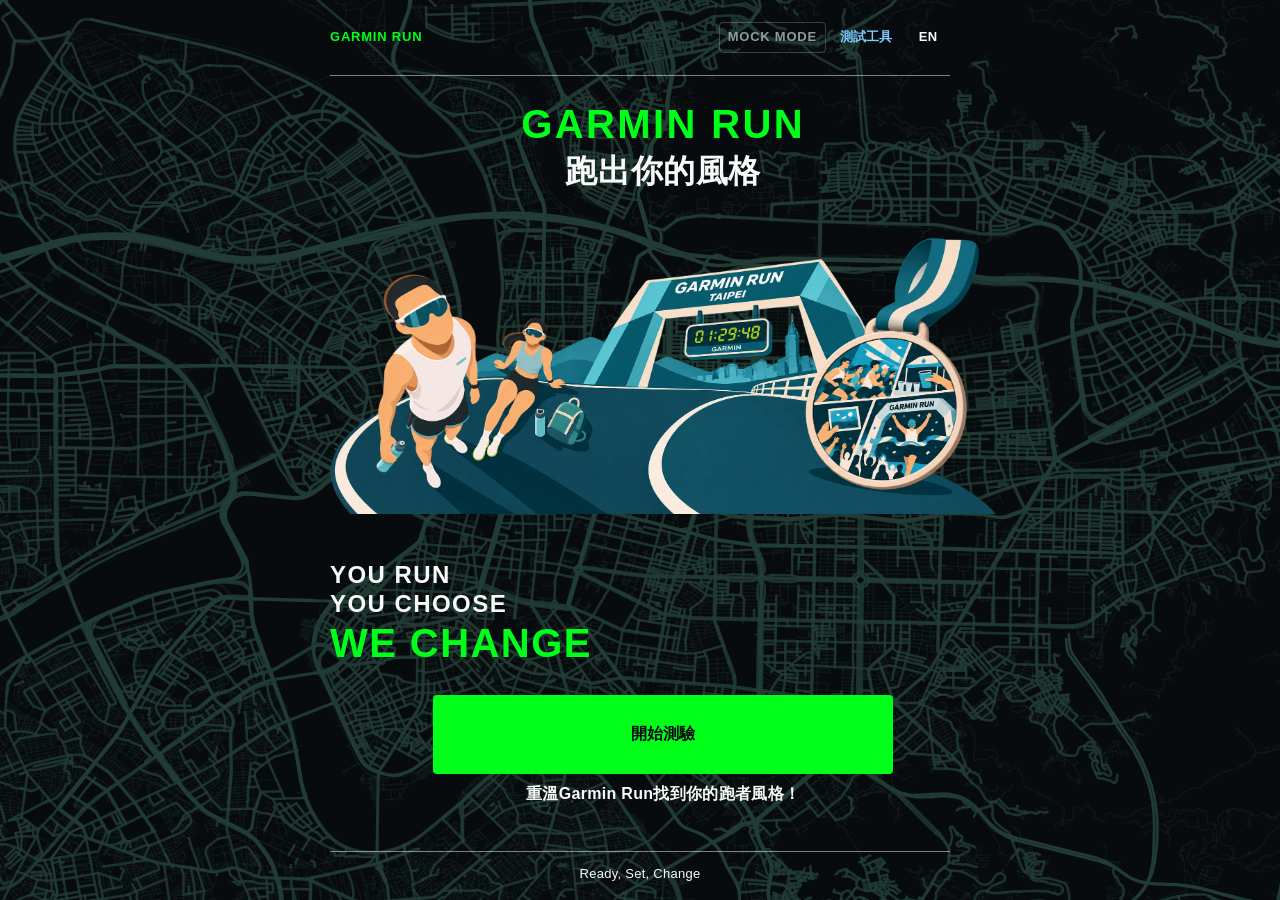
==== index.html @ 55ecf4fe "繼續微調結果" ====
<!doctype html>
<html lang="zh-Hant" data-ui-version="2">
  <head>
    <meta charset="UTF-8" />
    <meta name="viewport" content="width=device-width, initial-scale=1.0" />
    <meta name="description" content="" data-i18n-content="meta.description" />
    <title data-i18n="meta.title"></title>
    <link rel="stylesheet" href="style.css" />
  </head>
  <body>
    <header class="site-header">
      <a class="brand" href="#start" data-action="home" data-i18n-aria="brand.home"><span data-i18n="brand.garmin"></span> <span data-i18n="brand.run"></span></a>
      <div class="header-actions">
        <span class="mock-mode-badge" data-i18n="v2.mockBadge"></span>
        <button class="mock-tools-button" type="button" data-action="mock-tools" data-i18n="v2.mockTools"></button>
        <button class="language-toggle" type="button" data-action="toggle-language" data-i18n-aria="language.toggle">
          <span data-language-label></span>
        </button>
      </div>
    </header>

    <aside class="mock-tools-panel" data-mock-panel hidden data-i18n-aria="v2.mockPanelLabel">
      <div class="mock-tools-header">
        <div>
          <p class="eyebrow" data-i18n="v2.mockEyebrow"></p>
          <h2 data-i18n="v2.mockTitle"></h2>
        </div>
        <button class="text-button" type="button" data-action="close-mock-tools" data-i18n="v2.close"></button>
      </div>
      <p class="mock-tools-note" data-i18n="v2.mockNote"></p>
      <div class="mock-scenarios">
        <button class="button button-secondary" type="button" data-action="mock-scenario" data-scenario="premium_available" data-i18n="v2.mockPremiumAvailable"></button>
        <button class="button button-secondary" type="button" data-action="mock-scenario" data-scenario="premium_empty" data-i18n="v2.mockPremiumEmpty"></button>
        <button class="button button-secondary" type="button" data-action="mock-scenario" data-scenario="general_empty" data-i18n="v2.mockGeneralEmpty"></button>
        <button class="button button-secondary" type="button" data-action="mock-reset" data-i18n="v2.mockReset"></button>
        <button class="button button-secondary" type="button" data-action="mock-clear" data-i18n="v2.mockClear"></button>
      </div>
      <div class="mock-stock-editor" data-mock-stock-editor></div>
      <div class="mock-snapshot">
        <h3 data-i18n="v2.mockPrizes"></h3>
        <div data-mock-prizes></div>
        <h3 data-i18n="v2.mockParticipants"></h3>
        <div data-mock-participants></div>
        <h3 data-i18n="v2.mockAllocations"></h3>
        <div data-mock-allocations></div>
        <h3 data-i18n="v2.mockInventoryLog"></h3>
        <div data-mock-inventory-log></div>
      </div>
    </aside>

    <main class="app-shell">
      <section class="screen screen-start is-active" id="start" aria-labelledby="start-title">
        <div class="start-heading">
          <p class="start-brand" aria-label="Garmin Run"><span data-i18n="brand.garmin"></span> <span data-i18n="brand.run"></span></p>
          <h1 id="start-title" data-i18n="v2.startTitle"></h1>
        </div>
        <div class="start-visual" aria-hidden="true">
          <img src="./assets/首頁圖片.png" alt="" fetchpriority="high" />
        </div>
        <p class="start-manifesto" aria-label="You Run. You Choose. We Change.">
          <span data-i18n="v2.startManifestoRun"></span>
          <span data-i18n="v2.startManifestoChoose"></span>
          <span data-i18n="v2.startManifestoChange"></span>
        </p>
        <button class="button button-primary button-wide" type="button" data-action="start" data-i18n="v2.startButton" disabled></button>
        <p class="lead" data-i18n="v2.startDescription"></p>
      </section>

      <section class="screen screen-quiz" id="quiz" aria-labelledby="question-title" hidden>
        <div class="quiz-topline">
          <button class="text-button" type="button" data-action="back" data-i18n="navigation.back"></button>
        </div>
        <div class="progress-track" data-i18n-aria="quiz.progress" data-progress-track>
          <span></span><span></span><span></span><span></span><span></span>
        </div>
        <div class="question-intro">
          <div class="question-number-wrap">
            <span class="question-number" data-question-number></span><span class="question-total" data-i18n="quiz.total"></span>
          </div>
          <p class="question-subtitle" data-question-subtitle></p>
          <h2 id="question-title" data-question-prompt></h2>
        </div>
        <form class="options-list" data-options-list></form>
        <div class="quiz-actions">
          <button class="button button-primary button-wide" type="button" data-action="next" data-i18n="navigation.next" disabled></button>
        </div>
      </section>

      <section class="screen screen-result" id="result" aria-labelledby="result-title" hidden>
        <div class="result-layout">
          <section class="result-identity">
            <div class="result-hero-frame">
              <header class="v2-result-heading">
                <p class="eyebrow" data-i18n="v2.youAre"></p>
                <h2 id="result-title" data-result-title></h2>
                <p class="v2-slogan" data-result-slogan></p>
              </header>
              <div class="runner-visual" data-runner-visual>
                <img class="runner-visual-image" data-runner-image alt="" hidden />
              </div>
            </div>
            <div class="runner-tags" data-runner-tags>
              <div class="runner-tag" data-result-tag="0"></div>
              <div class="runner-tag tag-2" data-result-tag="1"></div>
              <div class="runner-tag tag-3" data-result-tag="2"></div>
              <div class="runner-tag tag-4" data-result-tag="3"></div>
            </div>
          </section>
          <div class="result-details">
            <section class="v2-recommendation" aria-labelledby="recommendation-title" data-recommendation-section>
              <div class="pioneer-result-banner" data-existing-hydration hidden>
                <h3 data-i18n="v2.pioneerThanks"></h3>
              </div>
              <p id="recommendation-title" class="section-label" data-i18n="v2.recommendation"></p>
              <div class="hydration-recommendation-row">
                <div class="hydration-equipment" data-hydration-equipment role="group" data-i18n-aria="v2.equipmentImages" hidden></div>
                <img class="sustainability-result-mark" data-sustainability-result-mark alt="" hidden />
                <div class="hydration-copy">
                  <h3 data-recommendation-heading></h3>
                  <p data-recommendation-description></p>
                </div>
              </div>
            </section>
            <section class="v2-invitation" aria-labelledby="invitation-title">
              <fieldset data-hydration-options>
                <legend id="invitation-title" data-i18n="v2.invitation"></legend>
                <p data-i18n="v2.invitationNote"></p>
                <div class="hydration-choices">
                  <label class="choice-card"><input type="radio" name="hydrationCommitment" value="joined" data-hydration-choice /><span><strong data-i18n="v2.joined"></strong></span></label>
                  <label class="choice-card"><input type="radio" name="hydrationCommitment" value="considering" data-hydration-choice /><span><strong data-i18n="v2.considering"></strong></span></label>
                </div>
              </fieldset>
              <p class="form-error" data-result-error role="alert" hidden></p>
              <button class="button button-primary button-wide" type="button" data-action="continue" data-i18n="v2.continue"></button>
            </section>
          </div>
        </div>
        <button class="button button-secondary button-wide v2-retry" type="button" data-action="retry" data-i18n="v2.retry"></button>
      </section>

      <section class="screen screen-participation" id="participation" aria-labelledby="contact-title" hidden>
        <header class="participation-header">
          <p class="demo-badge" data-mode-notice data-i18n="v2.mode"></p>
          <h2 id="contact-title" data-i18n="v2.contactTitle"></h2>
        </header>
        <form class="participation-form" data-participation-form novalidate>
          <div class="v2-contact-fields">
            <label><span data-i18n="v2.name"></span><input type="text" maxlength="80" autocomplete="off" name="name" data-name required /></label>
            <label><span data-i18n="v2.email"></span><input type="email" maxlength="254" autocomplete="off" name="email" data-email required /></label>
          </div>
          <div class="privacy-copy" id="privacy-copy" data-i18n="v2.privacy"></div>
          <label class="toggle-row"><input type="checkbox" data-privacy-check aria-describedby="privacy-copy" required /><span data-i18n="v2.privacyConfirm"></span></label>
          <p class="form-error" data-form-error role="alert" hidden></p>
          <button class="button button-primary button-wide" type="submit" data-submit data-i18n="v2.submit"></button>
          <button class="text-button" type="button" data-action="back-result" data-i18n="v2.backResult"></button>
        </form>
      </section>

      <section class="screen screen-redemption" id="redemption" aria-labelledby="redemption-title" hidden>
        <div class="redemption-banner">
          <p class="eyebrow" data-i18n="redemption.eyebrow"></p>
          <p class="runner-type" data-redemption-runner></p>
        </div>
        <div class="prize-card">
          <h2 class="redemption-prize-title" id="redemption-title" data-redemption-title data-i18n="v2.redemptionTitle"></h2>
          <div class="prize-image" data-prize-image>
            <span data-i18n="redemption.placeholder"></span>
          </div>
          <p class="prize-name" data-prize-name></p>
        </div>
        <p class="sustainability-message" data-sustainability-message hidden></p>
        <p class="redemption-instruction" data-i18n="v2.redemptionInstruction"></p>
        <div class="redemption-extras">
          <div class="redemption-action-column">
            <button class="redemption-action-card result-download-card" type="button" aria-labelledby="share-save-label" data-action="download-result" disabled>
              <span class="result-download-preview"><img data-share-preview alt="" hidden /><span data-share-status data-i18n="v2.sharePreparing" aria-live="polite"></span></span>
            </button>
            <button class="redemption-cta" id="share-save-label" type="button" data-action="download-result" data-i18n="v2.shareSaveButton" disabled></button>
          </div>
          <div class="redemption-action-column">
            <a class="redemption-action-card ig-placeholder-card" aria-labelledby="ig-story-label" href="https://www.instagram.com/p/DejRMWyFydj/?img_index=1" target="_blank" rel="noopener noreferrer" data-ig-placeholder>
              <span class="ig-placeholder-thumbnail" aria-hidden="true"><img class="ig-placeholder-image" data-ig-image alt="" hidden /><span data-ig-fallback>IG</span></span>
              <span class="ig-placeholder-copy"><strong data-i18n="v2.igTitle"></strong><span data-i18n="v2.igPlaceholder"></span></span>
            </a>
            <a class="redemption-cta" id="ig-story-label" href="https://www.instagram.com/p/DejRMWyFydj/?img_index=1" target="_blank" rel="noopener noreferrer" data-i18n="v2.igStoryButton"></a>
          </div>
        </div>
        <button class="button button-secondary button-wide redemption-restart" type="button" data-action="restart" data-i18n="redemption.restart"></button>
      </section>
    </main>

    <canvas class="share-card-renderer" data-share-canvas width="1080" height="1920" hidden aria-hidden="true"></canvas>

    <footer class="site-footer">
      <span class="site-footer-tagline" data-i18n="v2.startFooter"></span>
    </footer>
    <script type="module" src="js/appV2.js"></script>
  </body>
</html>
---- style.css ----
/* Garmin Run main website. Edit this file only; archived prototypes live outside the site root. */
/* Tokens → foundations → components → results → contact → prizes → tools → responsive. */

:root {
  --brand-black: #080b0d;
  --brand-surface: #11171a;
  --brand-white: #f7faf8;
  --brand-muted: #8e9ba0;
  --brand-blue: #7bccff;
  --brand-blue-mid: #a9def2;
  --brand-green: #00ff19;
  --bg-primary: var(--brand-black);
  --bg-surface: var(--brand-surface);
  --text-primary: var(--brand-white);
  --text-secondary: var(--brand-muted);
  --text-highlight: var(--brand-blue);
  --action-primary: var(--brand-green);
  --action-primary-text: var(--brand-black);
  --action-secondary: var(--brand-blue);
  --state-selected: var(--brand-green);
  --state-complete: var(--brand-green);
  --theme-general: var(--brand-blue);
  --theme-sustainability: var(--brand-green);
  --border-default: rgba(247,250,248,.22);
  --border-strong: rgba(247,250,248,.50);
  --error-border: #ffb3b3;
  --error-text: #ffdede;
  --error-bg: rgba(255,100,100,.10);
  --font-sans: -apple-system, BlinkMacSystemFont, "Helvetica Neue", Arial, "Noto Sans TC", "PingFang TC", "Microsoft JhengHei", sans-serif;
  /* TYPOGRAPHY SYSTEM — QUICK TUNING */
  /* 主視覺大標題 */
  --font-display: 32px;
  /* 頁面標題 */
  --font-h1: 28px;
  /* 區塊標題 */
  --font-h2: 22px;
  /* 次級標題 */
  --font-h3: 18px;
  /* 正文 */
  --font-body: 16px;
  /* 輔助文字 */
  --font-small: 13px;
  /* 字重 */
  --weight-body: 400;
  --weight-emphasis: 700;
  --weight-heading: 800;
  --weight-display: 900;
  /* 行高 */
  --line-height-heading: 1.2;
  --line-height-body: 1.55;
  --line-height-small: 1.45;
  --font-family-primary: var(--font-sans);
  --letter-spacing-brand: .06em;
  --letter-spacing-ui: .02em;
  --space-xs: .25rem;
  --space-sm: .5rem;
  --space-md: 1rem;
  --space-lg: 1.5rem;
  --space-xl: 2rem;
  --space-2xl: 3rem;
  --space-3xl: 4rem;
  --radius-card: 6px;
  --radius-control: 4px;
  --content-width: 620px;
  --gutter: 20px;
  --motion-duration: 160ms;
  --map-opacity: .2;
  --motion-blue: rgba(214,242,255,.12);
  --color-bg: var(--bg-primary);
  --color-bg-soft: var(--bg-surface);
  --color-text: var(--text-primary);
  --color-muted: var(--text-secondary);
  --color-blue: var(--text-highlight);
  --color-blue-mid: var(--brand-blue-mid);
  --color-accent: var(--action-primary);
  --color-line: var(--border-default);
}

/* Foundations and Taipei map */

* {
  box-sizing: border-box;
}

html {
  scroll-behavior: smooth;
}

body {
  display: flex;
  flex-direction: column;
  position: relative;
  isolation: isolate;
  min-width: 320px;
  min-height: 100vh;
  min-height: 100svh;
  margin: 0;
  overflow-x: hidden;
  color: var(--color-text);
  font-family: var(--font-family-primary);
  font-size: var(--font-body);
  font-weight: var(--weight-body);
  line-height: var(--line-height-body);
  background: var(--bg-primary);
}

body::before {
  content: "";
  position: fixed;
  inset: -4vh -22vw -8vh;
  z-index: 0;
  pointer-events: none;
  background-color: #85fdd3;
  mask-image: url("./taipei.svg");
  mask-repeat: no-repeat;
  mask-position: 58% 72%;
  mask-size: 2000% auto;
  opacity: var(--map-opacity);
  mix-blend-mode: screen;
}

body::after {
  content: "";
  position: fixed;
  right: -42px;
  bottom: 72px;
  width: 250px;
  height: 150px;
  z-index: 0;
  pointer-events: none;
  opacity: .35;
  background: linear-gradient(-15deg, transparent 47.6%, var(--motion-blue) 47.8%, var(--motion-blue) 48.35%, transparent 48.55%),
    linear-gradient(-15deg, transparent 56.4%, var(--motion-blue) 56.6%, var(--motion-blue) 57.05%, transparent 57.25%),
    linear-gradient(-15deg, transparent 65.3%, rgba(214,242,255,.10) 65.5%, rgba(214,242,255,.10) 65.85%, transparent 66.05%);
}

button {
  font: inherit;
  cursor: pointer;
  overflow-wrap: anywhere;
}

a {
  font: inherit;
}

h1 {
  margin-top: 0;
  font-size: var(--font-h1);
  font-weight: var(--weight-heading);
  line-height: var(--line-height-heading);
  font-style: normal;
  overflow-wrap: anywhere;
}

h2 {
  margin-top: 0;
  font-size: var(--font-h2);
  font-weight: var(--weight-heading);
  line-height: var(--line-height-heading);
  font-style: normal;
  overflow-wrap: anywhere;
}

h3 {
  margin-top: 0;
  font-size: var(--font-h3);
  font-weight: var(--weight-emphasis);
  line-height: var(--line-height-heading);
  font-style: normal;
  overflow-wrap: anywhere;
}

p {
  overflow-wrap: anywhere;
}

label {
  overflow-wrap: anywhere;
}

/* Header and page layout */

.site-header {
  position: relative;
  z-index: 1;
  display: flex;
  align-items: center;
  justify-content: space-between;
  width: min(100% - 2 * var(--gutter), var(--content-width));
  min-height: 76px;
  gap: var(--space-sm);
  flex-wrap: wrap;
  padding-block: var(--space-sm);
  margin: 0 auto;
  border-bottom: 1px solid var(--border-strong);
}

.app-shell {
  position: relative;
  z-index: 1;
  display: flex;
  flex: 1;
  flex-direction: column;
  width: min(100% - 2 * var(--gutter), var(--content-width));
  margin: 0 auto;
}

.site-footer {
  position: relative;
  z-index: 1;
  width: min(100% - 2 * var(--gutter), var(--content-width));
  margin: 0 auto;
  padding: 12px 0 16px;
  border-top: 1px solid var(--border-strong);
  color: var(--brand-white);
  font-size: var(--font-small);
  font-weight: var(--weight-body);
  letter-spacing: var(--letter-spacing-ui);
  text-align: center;
}

.brand {
  font-size: var(--font-small);
  font-weight: var(--weight-emphasis);
  letter-spacing: var(--letter-spacing-brand);
  text-decoration: none;
  color: var(--text-primary);
}

.brand span {
  color: var(--brand-green);
}

.language-toggle {
  min-width: 44px;
  height: 44px;
  border: 0;
  background: transparent;
  font-size: var(--font-small);
  font-weight: var(--weight-emphasis);
  letter-spacing: var(--letter-spacing-ui);
  color: var(--text-primary);
}

.screen {
  min-height: calc(100vh - 124px);
  padding: 28px 0 48px;
}

.screen[hidden] {
  display: none;
}

.screen.is-entering {
  animation: enter 260ms ease both;
}

.microcopy {
  margin-top: 0;
  font-size: var(--font-small);
  font-weight: var(--weight-body);
  margin: 14px 0 0;
  color: var(--color-muted);
  text-align: center;
  letter-spacing: var(--letter-spacing-ui);
  text-transform: none;
}

.lead {
  max-width: 36rem;
  margin-bottom: 28px;
  color: var(--color-blue);
  font-size: var(--font-body);
  line-height: var(--line-height-body);
}

.screen-result .button-primary {
  margin-bottom: var(--result-continue-margin-bottom);
}

.v2-invitation > [data-action="continue"] {
  margin-top: var(--result-continue-margin-top);
}

.screen:not(.screen-redemption) {
  background: transparent;
  border-radius: 0;
  min-height: auto;
  padding: 24px;
  margin-bottom: 24px;
}

.screen:not(.screen-redemption) .eyebrow {
  color: var(--brand-blue);
}

.screen:not(.screen-redemption) .section-label {
  color: var(--brand-green);
}

.screen.screen-start:not([hidden]) {
  display: grid;
  grid-template-rows: auto auto auto auto auto;
  gap: clamp(14px, 2vh, 22px);
  flex: 1;
  min-height: calc(100svh - 144px);
  padding: 24px 0;
  margin-bottom: 0;
  text-align: center;
}

.start-heading {
  text-align: center;
}

.start-brand {
  margin: 0;
  color: var(--brand-green);
  font-size: var(--font-display);
  font-weight: var(--weight-display);
  letter-spacing: var(--letter-spacing-brand);
  line-height: var(--line-height-heading);
  text-transform: uppercase;
}

#start-title {
  max-width: none;
  margin: 4px 0 0;
  color: var(--brand-white);
  font-size: var(--font-h1);
  font-weight: var(--weight-heading);
  letter-spacing: var(--letter-spacing-ui);
  line-height: var(--line-height-heading);
}

.start-visual {
  display: grid;
  place-items: center;
  width: 100%;
  height: auto;
  aspect-ratio: 1915 / 821;
  max-height: 300px;
  margin: 0;
  overflow: visible;
}

.start-visual img {
  display: block;
  width: 100%;
  height: auto;
  object-fit: contain;
}

.start-manifesto {
  justify-self: start;
  margin-block: auto;
  color: var(--brand-white);
  font-size: var(--font-h2);
  font-weight: var(--weight-emphasis);
  letter-spacing: var(--letter-spacing-brand);
  line-height: var(--line-height-heading);
  text-align: left;
  text-transform: uppercase;
}

.start-manifesto span {
  display: block;
}

.start-manifesto span:last-child {
  color: var(--brand-green);
  font-size: var(--font-display);
  font-weight: var(--weight-display);
  line-height: var(--line-height-heading);
}

.screen-start > [data-action="start"] {
  width: min(100%, 460px);
  min-height: 60px;
  justify-self: center;
  border-radius: 10px;
  font-size: var(--font-body);
  font-weight: var(--weight-emphasis);
}

.screen-start .lead {
  max-width: none;
  margin: -10px 0 0;
  color: var(--brand-white);
  font-size: var(--font-body);
  font-weight: var(--weight-emphasis);
  letter-spacing: var(--letter-spacing-ui);
  line-height: var(--line-height-body);
}

.screen:not(.screen-redemption) .button-secondary {
  color: var(--brand-blue);
  border-color: var(--brand-blue);
}

/* Buttons and common labels */

.eyebrow {
  margin-top: 0;
  font-size: var(--font-small);
  font-weight: var(--weight-body);
  letter-spacing: var(--letter-spacing-brand);
  text-transform: uppercase;
  color: var(--color-blue);
  margin-bottom: 20px;
}

.section-label {
  margin-top: 0;
  font-size: var(--font-small);
  font-weight: var(--weight-emphasis);
  letter-spacing: var(--letter-spacing-ui);
  text-transform: uppercase;
  color: var(--text-highlight);
}

.text-button {
  margin-top: 0;
  font-size: var(--font-small);
  font-weight: var(--weight-emphasis);
  letter-spacing: var(--letter-spacing-ui);
  text-transform: uppercase;
  min-height: 44px;
  border: 0;
  border-bottom: 1px solid transparent;
  background: transparent;
  color: var(--color-muted);
  padding: 8px 0;
}

.button {
  min-height: 52px;
  border: 1px solid transparent;
  border-radius: var(--radius-control);
  padding: 14px 20px;
  font-size: var(--font-body);
  font-weight: var(--weight-emphasis);
  letter-spacing: var(--letter-spacing-ui);
  text-transform: none;
  transition: transform var(--motion-duration) ease, background var(--motion-duration) ease, color var(--motion-duration) ease;
}

.button:hover:not(:disabled) {
  transform: translateY(-1px);
}

.button:disabled {
  cursor: not-allowed;
  opacity: .38;
}

.button-wide {
  width: 100%;
}

.button-primary {
  background: var(--color-accent);
  color: var(--brand-black);
}

.button-primary:hover:not(:disabled) {
  background: var(--action-primary);
  filter: brightness(.92);
}

.button-secondary {
  border: 1px solid var(--color-blue);
  background: transparent;
  color: var(--color-blue);
}

.button-secondary:hover:not(:disabled) {
  background: rgba(214,242,255,.08);
}

.text-button:hover {
  border-bottom-color: var(--color-accent);
  color: var(--color-text);
}

.choice-card {
  position: relative;
  display: block;
  margin-top: 10px;
  border: 1px solid var(--border-strong);
  border-radius: var(--radius-card);
  background: var(--bg-primary);
  cursor: pointer;
}

.choice-card input {
  position: absolute;
  opacity: 0;
}

.choice-card span {
  display: grid;
  gap: 4px;
  min-height: 78px;
  padding: 14px 16px 14px 44px;
}

.choice-card span::before {
  position: absolute;
  left: 16px;
  top: 18px;
  width: 14px;
  height: 14px;
  border: 2px solid var(--color-blue);
  border-radius: 50%;
  content: "";
}

.choice-card.is-selected {
  border-color: var(--color-accent);
  box-shadow: inset 4px 0 var(--color-accent);
}

.choice-card.is-selected span::before {
  border-color: var(--color-accent);
  box-shadow: inset 0 0 0 3px var(--color-bg-soft);
  background: var(--color-accent);
}

.choice-card strong {
  font-size: var(--font-body);
  font-weight: var(--weight-emphasis);
}

.choice-card small {
  color: var(--color-muted);
  font-size: var(--font-small);
  line-height: var(--line-height-small);
}

.choice-card:has(input:focus-visible) {
  outline: 2px solid var(--action-secondary);
  outline-offset: 3px;
  outline-color: var(--brand-blue);
}

.choice-card:has(input:checked) {
  border-color: var(--state-selected);
  background: rgba(0,255,25,.06);
  box-shadow: inset 4px 0 var(--state-selected);
}

.choice-card:has(input:checked) span::before {
  border-color: var(--state-selected);
  background: var(--state-selected);
  box-shadow: inset 0 0 0 3px var(--bg-primary);
}

.button:not(.redemption-restart) {
  border-radius: var(--radius-control);
}

/* Quiz */

.quiz-topline {
  display: flex;
  align-items: center;
  justify-content: space-between;
  margin-bottom: 18px;
}

.progress-track {
  display: grid;
  grid-template-columns: repeat(5, 1fr);
  gap: 7px;
  margin-bottom: var(--space-xl);
}

.progress-track span {
  height: 4px;
  border: 1px solid var(--border-strong);
  background: var(--brand-surface);
}

.progress-track span.is-current {
  background: var(--brand-blue);
}

.progress-track span.is-complete {
  border-color: var(--color-accent);
  background: var(--brand-green);
}

.question-intro {
  margin-bottom: 24px;
}

.question-number-wrap {
  display: flex;
  align-items: baseline;
  gap: 8px;
  margin-bottom: var(--space-md);
}

.question-number {
  color: var(--text-highlight);
  font-style: normal;
  font-weight: var(--weight-heading);
  line-height: var(--line-height-heading);
  font-size: var(--font-h2);
}

.question-subtitle {
  margin: 0 0 8px;
  color: var(--brand-blue);
  font-size: var(--font-small);
  font-weight: var(--weight-emphasis);
  line-height: var(--line-height-small);
}

.question-subtitle[hidden] {
  display: none;
}

.question-total {
  margin-left: 10px;
  color: var(--text-secondary);
  font-size: var(--font-small);
  font-weight: var(--weight-emphasis);
}

.question-intro h2 {
  margin: 0;
  font-size: var(--font-h2);
  font-weight: var(--weight-heading);
  line-height: var(--line-height-heading);
  max-width: none;
}

.options-list {
  display: grid;
  gap: 10px;
  margin: 0;
}

.option-card {
  position: relative;
  border: 1px solid var(--border-strong);
  transition: border-color var(--motion-duration) ease, background var(--motion-duration) ease, transform var(--motion-duration) ease;
  border-radius: var(--radius-card);
  background: var(--brand-surface);
}

.option-card:hover {
  border-color: var(--color-blue);
  transform: translateY(-1px);
}

.option-card.is-selected {
  box-shadow: inset 5px 0 var(--color-accent);
  background: rgba(0,255,25,.06);
  border-color: var(--brand-green);
}

.option-card input {
  position: absolute;
  opacity: 0;
}

.option-card label {
  display: grid;
  grid-template-columns: 32px 1fr;
  align-items: center;
  min-height: 72px;
  padding: 16px 44px 16px 16px;
  cursor: pointer;
}

.option-index {
  color: var(--color-blue);
  font-size: var(--font-small);
  font-style: normal;
  font-weight: var(--weight-emphasis);
}

.option-card.is-selected .option-index {
  color: var(--brand-green);
}

.option-text {
  display: block;
  font-size: var(--font-body);
  font-weight: var(--weight-emphasis);
  line-height: var(--line-height-body);
}

.quiz-actions {
  margin-top: 22px;
}

.option-card:has(input:checked)::after {
  content: "✓";
  position: absolute;
  right: 16px;
  top: 50%;
  transform: translateY(-50%);
  font-weight: var(--weight-emphasis);
  pointer-events: none;
  color: var(--brand-green);
}

.option-card:has(input:focus-visible) {
  outline: 2px solid var(--action-secondary);
  outline-offset: 3px;
  outline-color: var(--brand-blue);
}

/* Runner result and hydration invitation */

.screen-result {
  /* RESULT PAGE LAYOUT — PDF-inspired vertical result poster */
  /* QUICK TUNING (mobile defaults; desktop values below) */
  --result-title-slogan-gap: 8px;
  --result-identity-width: 100%;
  --result-heading-frame-overlap: 36px;
  --result-heading-image-pull: 7px;
  --result-frame-top-rule-offset: clamp(23px, calc(12.47vw - 26.5px), 45px);
  --result-frame-inline-padding: 2px;
  --result-visual-ratio: 1.25 / 1;
  --result-section-gap: 16px;
  --result-frame-bottom-padding: 2px;
  --result-tags-gap: 10px 12px;
  --result-tag-padding: 8px 12px;
  --recommendation-padding: 30px 20px 22px;
  --sustainability-mark-size: 120px;
  --sustainability-mark-offset: -12px;
  --sustainability-mark-rotation: 30deg;
  --hydration-image-size: clamp(150px, 48vw, 240px);
  --hydration-image-gap: 8px;
  --hydration-content-gap: 18px;
  --hydration-choice-gap: 12px;
  --hydration-choice-height: 100px;
  --result-continue-margin-top: 0px;
  --result-continue-margin-bottom: 12px;
}

.result-layout {
  display: grid;
  grid-template-columns: minmax(0, 1fr);
  gap: var(--result-section-gap);
}

.result-identity,
.result-details {
  min-width: 0;
}

.result-identity {
  width: var(--result-identity-width);
  margin-inline: auto;
}

.v2-result-heading {
  position: relative;
  z-index: 1;
  text-align: center;
  margin-top: calc(0px - var(--result-heading-frame-overlap));
  margin-bottom: calc(0px - var(--result-heading-image-pull));
}

.screen-result .v2-result-heading .eyebrow {
  margin: 0 0 -8px;
  color: var(--brand-white);
  font-size: var(--font-h3);
  font-weight: var(--weight-emphasis);
}

.v2-result-heading h2 {
  display: table;
  max-width: 100%;
  margin: 0 auto var(--result-title-slogan-gap);
  padding: 2px 14px 5px;
  border-radius: 18px;
  background: var(--brand-black);
  color: var(--brand-white);
  font-size: var(--font-display);
  font-weight: var(--weight-display);
  line-height: var(--line-height-heading);
}

.v2-slogan {
  font-size: var(--font-h3);
  margin: 0 auto;
  max-width: 42rem;
  color: var(--brand-white);
  font-weight: var(--weight-heading);
  line-height: var(--line-height-heading);
}

.result-hero-frame {
  position: relative;
  padding: 12px var(--result-frame-inline-padding) var(--result-frame-bottom-padding);
  border: 2px solid transparent;
  border-radius: 10px;
  background: rgba(8,11,13,.22);
}

.result-hero-frame::before {
  content: "";
  position: absolute;
  top: var(--result-frame-top-rule-offset);
  right: 0;
  left: 0;
  border-top: 2px solid rgba(247,250,248,.88);
  pointer-events: none;
}

.result-hero-frame::after {
  content: "";
  position: absolute;
  inset: var(--result-frame-top-rule-offset) 0 0;
  border: 2px solid rgba(247,250,248,.88);
  border-top: 0;
  border-radius: 0 0 10px 10px;
  pointer-events: none;
}

.runner-visual {
  display: grid;
  place-items: center;
  width: 100%;
  aspect-ratio: var(--result-visual-ratio);
  margin: 10px 0 0;
  overflow: hidden;
  background: transparent;
  border: 0;
  box-shadow: none;
}

.runner-visual-image {
  display: block;
  width: auto;
  height: auto;
  max-width: 100%;
  max-height: 100%;
  border-radius: 4px;
  object-fit: contain;
}

.runner-visual-image[hidden] {
  display: none;
}

.runner-tags {
  display: flex;
  flex-wrap: wrap;
  align-items: center;
  justify-content: center;
  gap: var(--result-tags-gap);
  margin: 4px 0 4px;
}

.runner-tag {
  min-width: 0;
  background: var(--brand-green);
  color: var(--brand-black);
  border-radius: 0;
  clip-path: polygon(4% 0, 100% 0, 96% 100%, 0 100%);
  width: fit-content;
  max-width: calc(100% - 16px);
  min-height: 42px;
  padding: var(--result-tag-padding);
  font-size: var(--font-small);
  font-weight: var(--weight-emphasis);
  line-height: var(--line-height-small);
  text-align: center;
  display: grid;
  place-content: center;
  overflow-wrap: anywhere;
}

.runner-tag[hidden] {
  display: none;
}

.runner-tag.tag-2 {
  background: var(--brand-green);
}

.runner-tag.tag-3 {
  background: var(--brand-green);
}

.v2-recommendation {
  position: relative;
  min-width: 0;
  padding: var(--recommendation-padding);
  border: 2px solid rgba(247,250,248,.88);
  border-radius: 10px;
  background: rgba(8,11,13,.22);
  color: var(--brand-white);
  margin: 26px 0 24px;
}

.v2-recommendation h3 {
  color: var(--brand-white);
  font-size: var(--font-h3);
  font-weight: var(--weight-emphasis);
  line-height: var(--line-height-heading);
  margin-bottom: 8px;
}

.v2-recommendation [data-recommendation-description] {
  margin: 0;
  color: var(--brand-white);
  font-size: var(--font-body);
  line-height: var(--line-height-body);
}

.screen-result .v2-recommendation > .section-label {
  position: absolute;
  top: -20px;
  left: 14px;
  max-width: calc(100% - 28px);
  margin: 0;
  padding: 9px 24px;
  clip-path: polygon(3% 0, 100% 0, 97% 100%, 0 100%);
  background: var(--brand-blue);
  color: var(--brand-black);
  font-size: var(--font-h2);
  font-weight: var(--weight-heading);
  line-height: var(--line-height-heading);
}

.v2-recommendation.is-pioneer > .section-label {
  display: none;
}

.hydration-recommendation-row {
  display: grid;
  grid-template-columns: minmax(0, 34%) minmax(0, 1fr);
  align-items: center;
  gap: var(--hydration-content-gap);
}

.hydration-equipment {
  position: relative;
  display: flex;
  align-items: center;
  justify-content: center;
  gap: var(--hydration-image-gap);
  max-width: 100%;
  min-width: 0;
  min-height: var(--hydration-image-size);
  background: radial-gradient(ellipse, var(--brand-blue) 0 38%, transparent 40%) center bottom / 92% 42px no-repeat;
}

.hydration-equipment[hidden] {
  display: none;
}

.hydration-equipment-image {
  flex: 1 1 0;
  width: 100%;
  height: var(--hydration-image-size);
  min-width: 0;
  max-width: 100%;
  border: 0;
  border-radius: 0;
  object-fit: contain;
}

.hydration-copy {
  min-width: 0;
  overflow-wrap: anywhere;
}

.v2-recommendation.is-pioneer .hydration-recommendation-row {
  grid-template-columns: minmax(0, 1fr);
  min-height: var(--hydration-image-size);
  padding-right: calc(var(--sustainability-mark-size) - 10px);
}

.sustainability-result-mark {
  position: absolute;
  right: var(--sustainability-mark-offset);
  bottom: var(--sustainability-mark-offset);
  z-index: 2;
  display: block;
  width: var(--sustainability-mark-size);
  height: var(--sustainability-mark-size);
  border-radius: 50%;
  box-shadow: 0 3px 12px rgba(0,0,0,.32);
  transform: rotate(var(--sustainability-mark-rotation));
  object-fit: contain;
}

.sustainability-result-mark[hidden] {
  display: none;
}

.pioneer-result-banner {
  position: absolute;
  top: -20px;
  left: 18px;
  z-index: 2;
  max-width: calc(100% - 36px);
  padding: 6px 16px;
  transform: rotate(-3deg) skewX(-5deg);
  background: var(--brand-green);
  color: var(--brand-black);
  box-shadow: 0 3px 10px rgba(0,0,0,.26);
}

.pioneer-result-banner h3 {
  margin: 0;
  color: inherit;
  font-size: var(--font-h2);
  font-weight: var(--weight-heading);
  line-height: var(--line-height-heading);
}

.v2-recommendation.is-pioneer {
  padding-top: 42px;
}

.v2-recommendation.is-pioneer .hydration-copy {
  padding-right: 0;
}

.hydration-choices .choice-card strong {
  font-size: var(--font-body);
  font-weight: var(--weight-emphasis);
}

.v2-invitation {
  border-top: 1px solid var(--border-default);
  padding-top: 24px;
}

.v2-invitation fieldset {
  margin: 0 0 20px;
  border: 0;
  padding: 0;
  min-width: 0;
}

.v2-invitation legend {
  font-size: var(--font-h3);
  font-weight: var(--weight-emphasis);
  line-height: var(--line-height-heading);
}

.v2-invitation fieldset > p {
  font-size: var(--font-body);
}

.hydration-choices {
  display: grid;
  grid-template-columns: repeat(2,minmax(0,1fr));
  gap: var(--hydration-choice-gap);
}

.hydration-choices .choice-card {
  margin: 0;
  height: 100%;
  background: var(--brand-surface);
  border-radius: var(--radius-card);
}

.hydration-choices .choice-card span {
  min-height: var(--hydration-choice-height);
  height: 100%;
  padding: 40px 10px 16px;
  text-align: center;
  align-content: center;
}

.hydration-choices .choice-card span::before {
  left: calc(50% - 7px);
  top: 16px;
  border-color: var(--brand-blue);
}

.hydration-choices .choice-card:has(input:checked) {
  background: rgba(0,255,25,.06);
  border-color: var(--brand-green);
}

.hydration-choices .choice-card:has(input:checked) span::before {
  border-color: var(--brand-green);
  background: var(--brand-green);
  box-shadow: inset 0 0 0 3px var(--brand-surface);
}

.v2-retry {
  margin-top: 12px;
}

/* Contact and validation */

.participation-header {
  margin-bottom: 24px;
}

.participation-header h2 {
  margin: 0;
  font-size: var(--font-h1);
  font-weight: var(--weight-heading);
  line-height: var(--line-height-heading);
}

.demo-badge {
  margin: 0 0 16px;
  padding: 8px 10px;
  border: 1px solid var(--color-blue-mid);
  color: var(--color-blue);
  font-size: var(--font-small);
  font-weight: var(--weight-body);
  letter-spacing: var(--letter-spacing-ui);
  line-height: var(--line-height-small);
}

.participation-form {
  display: grid;
  gap: 18px;
}

.toggle-row {
  display: flex;
  align-items: center;
  gap: 10px;
  min-height: 48px;
  font-size: var(--font-body);
  font-weight: var(--weight-emphasis);
}

.toggle-row input {
  width: 20px;
  height: 20px;
  accent-color: var(--color-accent);
  flex: 0 0 20px;
  margin: 0;
}

.privacy-copy {
  border-left: 3px solid var(--color-blue);
  padding: 10px 12px;
  font-size: var(--font-small);
  line-height: var(--line-height-small);
  color: var(--brand-muted);
  border-color: var(--brand-blue);
}

.form-error {
  margin: 0;
  border-left: 4px solid var(--error-border);
  border-radius: var(--radius-control);
  padding: 12px;
  margin-block: 12px;
  background: var(--error-bg);
  color: var(--error-text);
  border-color: var(--error-border);
}

.form-error[hidden] {
  display: none;
}

.v2-contact-fields {
  display: grid;
  gap: 20px;
}

.v2-contact-fields label {
  display: grid;
  gap: 8px;
  font-size: var(--font-body);
  font-weight: var(--weight-emphasis);
}

.v2-contact-fields input {
  min-width: 0;
  width: 100%;
  min-height: 52px;
  padding: 12px;
  border: 1px solid var(--border-strong);
  border-radius: var(--radius-control);
  background: var(--brand-surface);
  color: var(--brand-white);
}

.form-error::before {
  content: "! ";
  font-weight: var(--weight-emphasis);
}

.screen:not(.screen-redemption) .demo-badge {
  color: var(--brand-blue);
  border-color: var(--border-default);
  font-size: var(--font-small);
}

/* Prize redemption */

.redemption-banner h2 {
  margin: 0;
  font-size: var(--font-h1);
  font-weight: var(--weight-heading);
  line-height: var(--line-height-heading);
}

.screen-redemption {
  /* REDEMPTION RESULT PAGE — QUICK TUNING */
  --redemption-prize-max-width: 720px;
  --redemption-prize-padding: 42px 24px 20px;
  --redemption-title-width: min(74%, 440px);
  --redemption-title-height: 58px;
  --redemption-prize-image-height: clamp(180px, 48vw, 360px);
  --redemption-base-width: 58%;
  --redemption-base-height: 22px;
  --redemption-action-gap: 16px;
  --redemption-extras-max-width: 920px;
  --redemption-action-radius: 12px;
  --redemption-action-shadow: 0 8px 24px rgba(0,0,0,.28);
  --redemption-cta-height: 52px;
  --redemption-cta-radius: var(--radius-control);
  --share-card-aspect-ratio: 9 / 16;
  --redemption-preview-aspect-ratio: 456 / 702;
  --redemption-extra-margin: 28px;
  --share-card-padding-block: 12px;
  --share-copy-gap: 10px;
  --share-hover-lift: 3px;
  --share-active-scale: .985;
  min-height: calc(100vh - 124px);
  padding-bottom: 36px;
  margin-inline: calc(-1 * var(--gutter));
  padding-inline: var(--gutter);
  background: rgba(8,11,13,.72);
  color: var(--brand-white);
  border-radius: 0;
}

.screen-redemption.is-sustainable {
  padding-top: 28px;
  padding-bottom: 36px;
}

.screen-redemption .eyebrow {
  color: var(--brand-blue);
  border-color: var(--border-default);
}

.screen-redemption .button-secondary {
  border-color: var(--brand-blue);
  color: var(--brand-blue);
}

.screen-redemption .button-secondary:hover {
  background: rgba(214,242,255,.08);
}

.screen-redemption button:focus-visible {
  outline-color: var(--brand-white);
}

.redemption-banner {
  max-width: var(--redemption-prize-max-width);
  padding-top: 8px;
  margin-inline: auto;
  text-align: center;
}

.runner-type {
  margin: 0;
  color: var(--brand-white);
  font-size: var(--font-h3);
  font-weight: var(--weight-emphasis);
}

.prize-card {
  position: relative;
  width: min(100%, var(--redemption-extras-max-width));
  margin: 38px auto 18px;
  padding: var(--redemption-prize-padding);
  border: 1px solid rgba(247,250,248,.82);
  border-radius: 10px;
  background: rgba(8,11,13,.2);
}

.redemption-prize-title {
  position: absolute;
  top: calc(-1 * var(--redemption-title-height) / 2);
  left: 50%;
  display: grid;
  place-items: center;
  width: var(--redemption-title-width);
  min-height: var(--redemption-title-height);
  margin: 0;
  padding: 8px 22px;
  clip-path: polygon(5% 0,100% 0,95% 100%,0 100%);
  transform: translateX(-50%);
  background: var(--brand-green);
  color: var(--brand-black);
  font-size: var(--font-h1);
  font-weight: var(--weight-heading);
  line-height: var(--line-height-heading);
  text-align: center;
}

.prize-image {
  position: relative;
  isolation: isolate;
  display: grid;
  place-items: center;
  width: 100%;
  min-height: var(--redemption-prize-image-height);
  padding: 18px 16px 30px;
  color: var(--brand-white);
  text-align: center;
}

.prize-image::before {
  content: "";
  position: absolute;
  z-index: -1;
  left: 50%;
  bottom: 30px;
  width: var(--redemption-base-width);
  height: var(--redemption-base-height);
  border-radius: 50%;
  transform: translateX(-50%);
  background: var(--brand-green);
  opacity: .72;
  filter: blur(5px);
}

.prize-image.has-image {
  min-height: var(--redemption-prize-image-height);
}

.prize-image img {
  position: relative;
  z-index: 1;
  display: block;
  width: 100%;
  max-width: 100%;
  height: min(var(--redemption-prize-image-height), 440px);
  object-fit: contain;
}

.prize-image[hidden] {
  display: none;
}

.prize-name {
  margin: 0;
  padding: 18px 8px 0;
  border-top: 1px solid rgba(247,250,248,.38);
  font-size: var(--font-h2);
  font-style: normal;
  font-weight: var(--weight-heading);
  line-height: var(--line-height-heading);
  text-align: center;
}

.screen-redemption .prize-name {
  color: var(--brand-white);
}

.sustainability-message {
  max-width: var(--redemption-prize-max-width);
  margin: 0 auto 12px;
  border-left: 4px solid var(--brand-green);
  padding: 10px 12px;
  font-size: var(--font-body);
  font-weight: var(--weight-emphasis);
}

.redemption-instruction {
  display: flex;
  align-items: center;
  justify-content: center;
  gap: .6em;
  max-width: var(--redemption-prize-max-width);
  margin: 12px auto 0;
  font-size: var(--font-body);
  font-weight: var(--weight-emphasis);
  text-align: left;
}

.redemption-instruction::before {
  content: "";
  flex: 0 0 3px;
  width: 3px;
  height: 1.1em;
  background: var(--brand-blue);
}

.redemption-restart {
  margin-top: 20px;
}

/* Paired cards and green CTAs */
.redemption-extras {
  display: grid;
  grid-template-columns: repeat(2, minmax(0, 1fr));
  gap: var(--redemption-action-gap);
  width: min(100%, var(--redemption-extras-max-width));
  margin-block: var(--redemption-extra-margin);
  margin-inline: auto;
}

.redemption-action-column {
  display: grid;
  grid-template-rows: minmax(0, 1fr) auto;
  align-content: start;
  gap: 12px;
  min-width: 0;
}

.redemption-action-card {
  display: grid;
  align-content: start;
  justify-items: stretch;
  gap: var(--share-copy-gap);
  width: 100%;
  min-width: 0;
  padding: var(--share-card-padding-block);
  overflow: hidden;
  border: 1px solid rgba(247,250,248,.9);
  border-radius: var(--redemption-action-radius);
  background: rgba(8,11,13,.58);
  color: var(--brand-white);
  text-align: center;
  text-decoration: none;
  box-shadow: var(--redemption-action-shadow);
  cursor: pointer;
  transition: transform var(--motion-duration) ease, box-shadow var(--motion-duration) ease, border-color var(--motion-duration) ease, background-color var(--motion-duration) ease;
}

.redemption-action-card:hover:not(:disabled),
.redemption-action-card:focus-visible {
  transform: translateY(calc(-1 * var(--share-hover-lift)));
  border-color: var(--brand-green);
  background: rgba(17,23,26,.96);
  box-shadow: 0 15px 32px rgba(0,0,0,.32);
}

.redemption-action-card:active:not(:disabled) {
  transform: scale(var(--share-active-scale));
}

.redemption-action-card:disabled {
  cursor: progress;
  opacity: .78;
}

.redemption-action-card:focus-visible,
.redemption-cta:focus-visible {
  outline: 3px solid var(--brand-white);
  outline-offset: 3px;
}

.result-download-preview {
  display: grid;
  place-items: center;
  width: 100%;
  aspect-ratio: var(--redemption-preview-aspect-ratio);
  overflow: hidden;
  background: var(--brand-black);
  color: var(--brand-white);
  font-size: var(--font-small);
  text-align: center;
}

.result-download-preview img {
  display: block;
  width: 100%;
  height: 100%;
  object-fit: contain;
}

.result-download-preview img[hidden] {
  display: none;
}

.ig-placeholder-copy {
  display: grid;
  gap: 4px;
  min-width: 0;
  overflow-wrap: anywhere;
}

.ig-placeholder-copy strong {
  font-size: var(--font-body);
  font-weight: var(--weight-emphasis);
}

.ig-placeholder-copy span {
  font-size: var(--font-small);
}

.ig-placeholder-card {
  gap: 0;
  grid-template-rows: auto 1fr;
  padding: 0;
}

.ig-placeholder-thumbnail {
  display: grid;
  place-items: center;
  width: 100%;
  aspect-ratio: var(--redemption-preview-aspect-ratio);
  overflow: hidden;
  background: var(--brand-black);
  font-size: var(--font-h2);
  font-weight: var(--weight-display);
  letter-spacing: var(--letter-spacing-brand);
}

.result-download-card {
  padding: 0;
}

.ig-placeholder-image {
  display: block;
  width: 100%;
  height: 100%;
  object-fit: contain;
}

.ig-placeholder-image[hidden] {
  display: none;
}

.redemption-cta {
  display: grid;
  place-items: center;
  width: 100%;
  min-width: 0;
  min-height: var(--redemption-cta-height);
  padding: 10px 8px;
  border: 0;
  border-radius: var(--redemption-cta-radius);
  background: var(--brand-green);
  color: var(--brand-black);
  font-size: var(--font-body);
  font-weight: var(--weight-emphasis);
  line-height: var(--line-height-body);
  text-align: center;
  text-decoration: none;
  cursor: pointer;
  transition: transform var(--motion-duration) ease, filter var(--motion-duration) ease;
}

.redemption-cta:hover:not(:disabled),
.redemption-cta:focus-visible {
  filter: brightness(.92);
  transform: translateY(-2px);
}

.redemption-cta:active:not(:disabled) {
  transform: scale(var(--share-active-scale));
}

.redemption-cta:disabled {
  cursor: progress;
  opacity: .65;
}

@media (max-width: 350px) {
  .redemption-extras {
    grid-template-columns: minmax(0, 1fr);
    width: min(100%, 280px);
  }

  .prize-card {
    width: min(100%, 280px);
  }
}

/* SHARE CARD 9:16 — canvas output is 1080 × 1920 and feeds both preview and download. */
.share-card-renderer {
  position: fixed;
  left: -10000px;
  top: 0;
  width: 1080px;
  height: 1920px;
  pointer-events: none;
}

/* Mock development tools */

.header-actions {
  display: flex;
  align-items: center;
  gap: 8px;
}

.mock-mode-badge {
  border: 1px solid var(--border-default);
  border-radius: var(--radius-control);
  padding: 4px 8px;
  font-size: var(--font-small);
  font-weight: var(--weight-emphasis);
  letter-spacing: var(--letter-spacing-brand);
  color: var(--brand-muted);
  border-color: var(--border-default);
}

.mock-tools-button {
  border: 0;
  background: transparent;
  font-size: var(--font-small);
  font-weight: var(--weight-emphasis);
  min-height: 44px;
  color: var(--brand-blue);
}

.mock-tools-panel {
  position: fixed;
  inset: 88px 20px 20px;
  z-index: 20;
  overflow-y: auto;
  border: 1px solid var(--border-strong);
  border-radius: var(--radius-card);
  background: var(--bg-surface);
  padding: 20px;
  box-shadow: 0 20px 60px rgba(0,0,0,.55);
}

.mock-tools-panel[hidden] {
  display: none;
}

.mock-tools-header {
  display: flex;
  align-items: flex-start;
  justify-content: space-between;
  gap: 12px;
}

.mock-tools-header h2 {
  margin: 0;
}

.mock-tools-note {
  color: var(--color-blue);
}

.mock-scenarios {
  display: grid;
  grid-template-columns: repeat(2, minmax(0, 1fr));
  gap: 8px;
}

.mock-scenarios .button {
  min-height: 44px;
  padding-inline: 10px;
  font-size: var(--font-small);
}

.mock-stock-editor {
  display: grid;
  grid-template-columns: repeat(2, minmax(0, 1fr));
  gap: 8px;
  margin: 16px 0;
}

.mock-stock-editor label {
  display: grid;
  gap: 4px;
  color: var(--color-blue);
  font-size: var(--font-small);
}

.mock-stock-editor input {
  min-height: 44px;
  border: 1px solid var(--color-line);
  background: var(--color-bg-soft);
  color: white;
  padding: 8px;
}

.mock-snapshot h3 {
  margin: 24px 0 8px;
  color: var(--text-secondary);
}

.mock-snapshot > div {
  overflow-x: auto;
}

.mock-tools-panel .button-primary {
  background: var(--action-secondary);
}

.mock-table {
  width: 100%;
  border-collapse: collapse;
  font-size: var(--font-small);
  overflow-wrap: anywhere;
}

.mock-table th {
  border: 1px solid var(--color-line);
  padding: 6px;
  text-align: left;
  vertical-align: top;
}

.mock-table td {
  border: 1px solid var(--color-line);
  padding: 6px;
  text-align: left;
  vertical-align: top;
}

/* Interactive states */

input {
  font: inherit;
  accent-color: var(--state-selected);
}

button:focus-visible {
  outline: 2px solid var(--color-blue);
  outline-offset: 3px;
  outline-color: var(--brand-blue);
}

a:focus-visible {
  outline: 2px solid var(--color-blue);
  outline-offset: 3px;
  outline-color: var(--brand-blue);
}

input:focus-visible {
  outline: 2px solid var(--color-blue);
  outline-offset: 3px;
  outline-color: var(--brand-blue);
}

input::placeholder {
  color: var(--text-secondary);
  opacity: 1;
}

@keyframes enter { from { opacity: 0; transform: translateY(8px); } to { opacity: 1; transform: translateY(0); } }

/* Responsive layout and reduced motion */

@media (min-width: 720px) {
  :root {
    --font-display: 40px;
    --font-h1: 32px;
    --font-h2: 24px;
    --font-h3: 20px;
  }

  body::before {
    inset: -8vh -8vw -10vh;
    mask-position: 56% 66%;
    mask-size: 160vw auto;
    opacity: var(--map-opacity);
  }

  body::after {
    right: max(28px, calc((100vw - 760px) / 2));
    bottom: 92px;
    width: 320px;
  }

  .screen {
    padding-top: 38px;
  }

  .screen-result {
    --hydration-image-size: 200px;
  }

  .screen-redemption {
    --redemption-action-gap: 20px;
    --redemption-extra-margin: 30px;
    --share-card-padding-block: 18px;
    --share-copy-gap: 16px;
    --redemption-prize-padding: 54px 40px 28px;
    --redemption-prize-image-height: 440px;
    --redemption-cta-height: 60px;
  }

  .redemption-extras {
    grid-template-columns: repeat(2, minmax(0, 1fr));
  }
}

@media (min-width: 900px) {
  .app-shell:has(#redemption:not([hidden])) {
    width: min(100% - 2 * var(--gutter), 900px);
  }

  .app-shell:has(#result:not([hidden])) {
    width: min(100% - 2 * var(--gutter), 760px);
  }

  #result .result-layout {
    grid-template-columns: minmax(0, 1fr);
    gap: 22px;
  }

  #result {
    --result-identity-width: 100%;
    --result-heading-frame-overlap: 48px;
    --result-heading-image-pull: 12px;
    --result-frame-top-rule-offset: clamp(43px, calc(3.05vw + 13.7px), 53px);
    --result-visual-ratio: 1.25 / 1;
    --result-frame-bottom-padding: 2px;
    --hydration-image-size: 240px;
    --recommendation-padding: 36px 30px 28px;
  }

  #result .result-hero-frame {
    padding: 18px var(--result-frame-inline-padding) var(--result-frame-bottom-padding);
  }
}

@media (max-width: 420px) {
  :root {
    --gutter: 16px;
  }

  .header-actions {
    gap: 4px;
  }

  .mock-mode-badge {
    padding: 4px;
  }

  .mock-tools-panel {
    inset: 88px 16px 16px;
    padding: 16px;
  }

  .mock-scenarios {
    grid-template-columns: 1fr;
  }

  .mock-stock-editor {
    grid-template-columns: 1fr;
  }

  body::before {
    inset: -2vh -30vw -8vh;
    mask-position: 61% 72%;
    mask-size: 360% auto;
  }

  body::after {
    right: -74px;
    bottom: 56px;
    width: 220px;
    opacity: .25;
  }
}

@media (prefers-reduced-motion: reduce) {
  * {
    scroll-behavior: auto !important;
    animation-duration: .01ms !important;
    transition-duration: .01ms !important;
  }

  *::before {
    scroll-behavior: auto !important;
    animation-duration: .01ms !important;
    transition-duration: .01ms !important;
  }

  *::after {
    scroll-behavior: auto !important;
    animation-duration: .01ms !important;
    transition-duration: .01ms !important;
  }
}

@media (max-width: 430px) {
  .screen:not(.screen-redemption) {
    padding: 20px 16px;
  }

  .screen-result {
    --hydration-choice-gap: 8px;
    --hydration-image-size: 184px;
  }

}
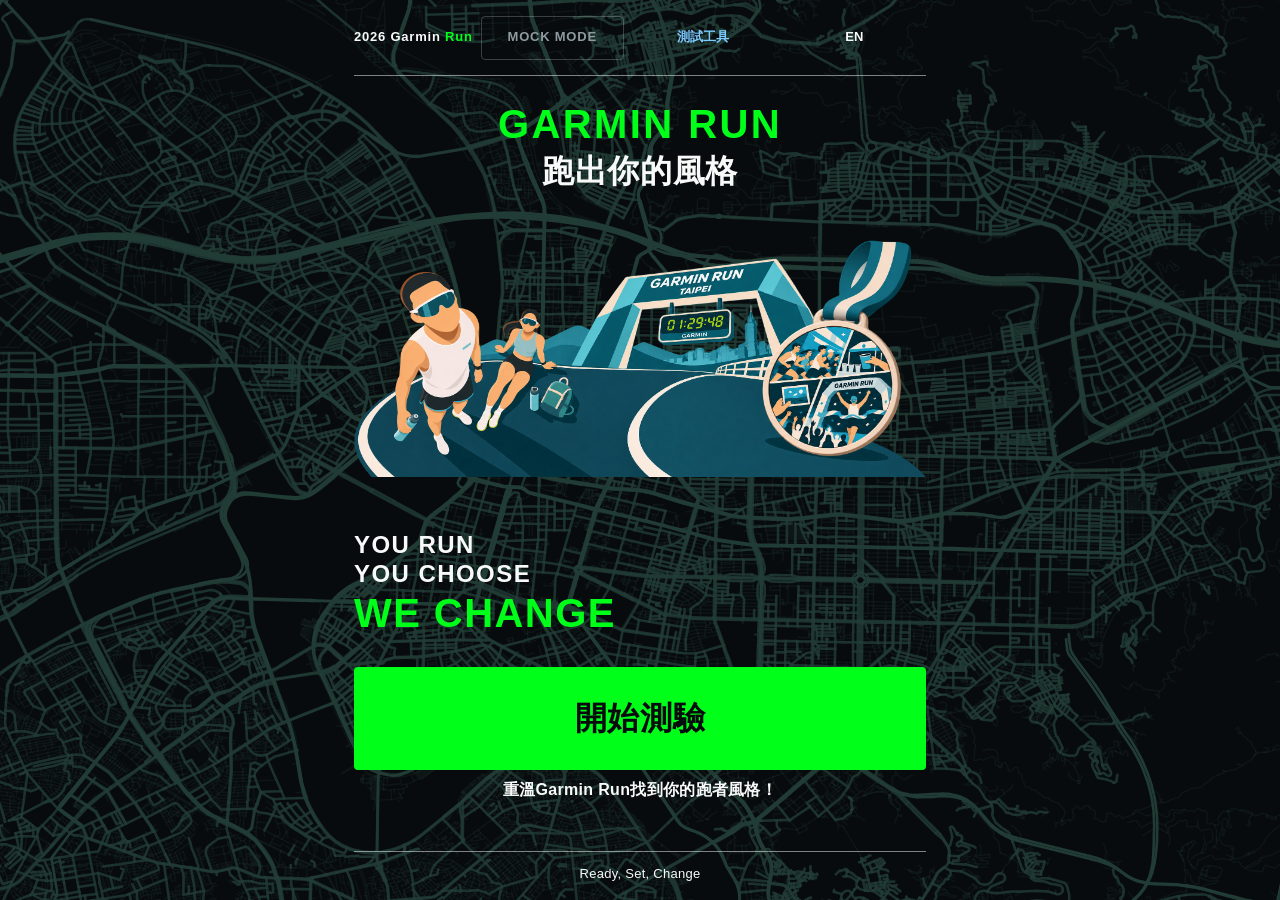
==== commit 6e44d438: "調整所有頁面內容寬度" ====
--- a/index.html
+++ b/index.html
@@ -9,7 +9,7 @@
   </head>
   <body>
     <header class="site-header">
-      <a class="brand" href="#start" data-action="home" data-i18n-aria="brand.home"><span data-i18n="brand.garmin"></span> <span data-i18n="brand.run"></span></a>
+      <a class="brand" href="#start" data-action="home" data-i18n-aria="brand.home"><span class="brand-prefix" data-i18n="brand.headerPrefix"></span> <span data-i18n="brand.headerRun"></span></a>
       <div class="header-actions">
         <span class="mock-mode-badge" data-i18n="v2.mockBadge"></span>
         <button class="mock-tools-button" type="button" data-action="mock-tools" data-i18n="v2.mockTools"></button>
--- a/style.css
+++ b/style.css
@@ -63,6 +63,7 @@
   --radius-control: 4px;
   --content-width: 620px;
   --gutter: 20px;
+  --screen-inline-padding: 24px;
   --motion-duration: 160ms;
   --map-opacity: .2;
   --motion-blue: rgba(214,242,255,.12);
@@ -184,13 +185,12 @@
 .site-header {
   position: relative;
   z-index: 1;
-  display: flex;
+  display: grid;
+  grid-template-columns: max-content minmax(0, 1fr);
   align-items: center;
-  justify-content: space-between;
-  width: min(100% - 2 * var(--gutter), var(--content-width));
+  width: min(100% - 2 * var(--gutter) - 2 * var(--screen-inline-padding), calc(var(--content-width) - 2 * var(--screen-inline-padding)));
   min-height: 76px;
   gap: var(--space-sm);
-  flex-wrap: wrap;
   padding-block: var(--space-sm);
   margin: 0 auto;
   border-bottom: 1px solid var(--border-strong);
@@ -209,7 +209,7 @@
 .site-footer {
   position: relative;
   z-index: 1;
-  width: min(100% - 2 * var(--gutter), var(--content-width));
+  width: min(100% - 2 * var(--gutter) - 2 * var(--screen-inline-padding), calc(var(--content-width) - 2 * var(--screen-inline-padding)));
   margin: 0 auto;
   padding: 12px 0 16px;
   border-top: 1px solid var(--border-strong);
@@ -221,6 +221,7 @@
 }
 
 .brand {
+  white-space: nowrap;
   font-size: var(--font-small);
   font-weight: var(--weight-emphasis);
   letter-spacing: var(--letter-spacing-brand);
@@ -232,8 +233,13 @@
   color: var(--brand-green);
 }
 
+.brand .brand-prefix {
+  color: var(--text-primary);
+}
+
 .language-toggle {
-  min-width: 44px;
+  width: 100%;
+  min-width: 0;
   height: 44px;
   border: 0;
   background: transparent;
@@ -287,7 +293,7 @@
   background: transparent;
   border-radius: 0;
   min-height: auto;
-  padding: 24px;
+  padding: var(--screen-inline-padding);
   margin-bottom: 24px;
 }
 
@@ -301,11 +307,12 @@
 
 .screen.screen-start:not([hidden]) {
   display: grid;
+  grid-template-columns: minmax(0, 1fr);
   grid-template-rows: auto auto auto auto auto;
   gap: clamp(14px, 2vh, 22px);
   flex: 1;
   min-height: calc(100svh - 144px);
-  padding: 24px 0;
+  padding: 24px var(--screen-inline-padding);
   margin-bottom: 0;
   text-align: center;
 }
@@ -340,19 +347,22 @@
   width: 100%;
   height: auto;
   aspect-ratio: 1915 / 821;
-  max-height: 300px;
-  margin: 0;
+  max-height: none;
+  margin: 0 auto;
   overflow: visible;
 }
 
 .start-visual img {
   display: block;
   width: 100%;
+  max-width: 100%;
+  min-width: 0;
   height: auto;
   object-fit: contain;
 }
 
 .start-manifesto {
+  width: 100%;
   justify-self: start;
   margin-block: auto;
   color: var(--brand-white);
@@ -376,11 +386,11 @@
 }
 
 .screen-start > [data-action="start"] {
-  width: min(100%, 460px);
-  min-height: 60px;
+  width: 100%;
+  min-height: 56px;
   justify-self: center;
   border-radius: 10px;
-  font-size: var(--font-body);
+  font-size: var(--font-h1);
   font-weight: var(--weight-emphasis);
 }
 
@@ -1236,7 +1246,7 @@
   min-height: calc(100vh - 124px);
   padding-bottom: 36px;
   margin-inline: calc(-1 * var(--gutter));
-  padding-inline: var(--gutter);
+  padding-inline: calc(var(--gutter) + var(--screen-inline-padding));
   background: rgba(8,11,13,.72);
   color: var(--brand-white);
   border-radius: 0;
@@ -1594,12 +1604,20 @@
 /* Mock development tools */
 
 .header-actions {
-  display: flex;
+  display: grid;
+  width: 100%;
+  grid-template-columns: repeat(3, minmax(0, 1fr));
   align-items: center;
   gap: 8px;
+  min-width: 0;
 }
 
 .mock-mode-badge {
+  display: grid;
+  place-items: center;
+  width: 100%;
+  min-width: 0;
+  min-height: 44px;
   border: 1px solid var(--border-default);
   border-radius: var(--radius-control);
   padding: 4px 8px;
@@ -1611,6 +1629,9 @@
 }
 
 .mock-tools-button {
+  width: 100%;
+  min-width: 0;
+  padding-inline: 4px;
   border: 0;
   background: transparent;
   font-size: var(--font-small);
@@ -1797,14 +1818,6 @@
 }
 
 @media (min-width: 900px) {
-  .app-shell:has(#redemption:not([hidden])) {
-    width: min(100% - 2 * var(--gutter), 900px);
-  }
-
-  .app-shell:has(#result:not([hidden])) {
-    width: min(100% - 2 * var(--gutter), 760px);
-  }
-
   #result .result-layout {
     grid-template-columns: minmax(0, 1fr);
     gap: 22px;
@@ -1835,6 +1848,10 @@
     gap: 4px;
   }
 
+  .site-header {
+    grid-template-columns: minmax(0, 1fr);
+  }
+
   .mock-mode-badge {
     padding: 4px;
   }
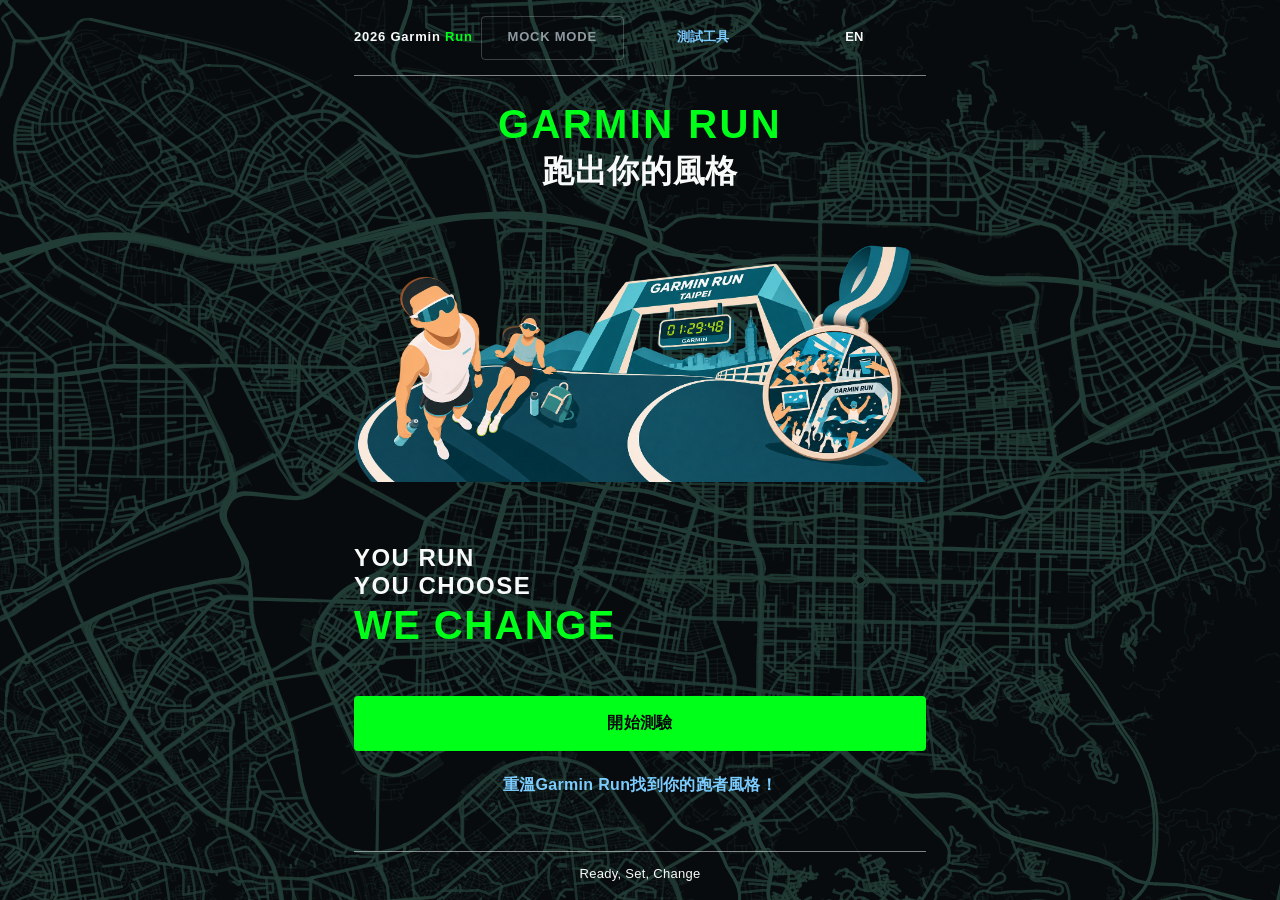
==== commit 4970e617: "調整兌獎頁面" ====
--- a/index.html
+++ b/index.html
@@ -180,7 +180,6 @@
           <div class="redemption-action-column">
             <a class="redemption-action-card ig-placeholder-card" aria-labelledby="ig-story-label" href="https://www.instagram.com/p/DejRMWyFydj/?img_index=1" target="_blank" rel="noopener noreferrer" data-ig-placeholder>
               <span class="ig-placeholder-thumbnail" aria-hidden="true"><img class="ig-placeholder-image" data-ig-image alt="" hidden /><span data-ig-fallback>IG</span></span>
-              <span class="ig-placeholder-copy"><strong data-i18n="v2.igTitle"></strong><span data-i18n="v2.igPlaceholder"></span></span>
             </a>
             <a class="redemption-cta" id="ig-story-label" href="https://www.instagram.com/p/DejRMWyFydj/?img_index=1" target="_blank" rel="noopener noreferrer" data-i18n="v2.igStoryButton"></a>
           </div>
--- a/style.css
+++ b/style.css
@@ -2,6 +2,7 @@
 /* Tokens → foundations → components → results → contact → prizes → tools → responsive. */
 
 :root {
+  /* 品牌色盤：實際 HEX 僅在此定義，調整品牌色請改這一區 */
   --brand-black: #080b0d;
   --brand-surface: #11171a;
   --brand-white: #f7faf8;
@@ -9,23 +10,37 @@
   --brand-blue: #7bccff;
   --brand-blue-mid: #a9def2;
   --brand-green: #00ff19;
+
+  /* 語意色：背景 */
   --bg-primary: var(--brand-black);
   --bg-surface: var(--brand-surface);
+
+  /* 語意色：文字 */
   --text-primary: var(--brand-white);
   --text-secondary: var(--brand-muted);
   --text-highlight: var(--brand-blue);
+
+  /* 語意色：操作 */
   --action-primary: var(--brand-green);
   --action-primary-text: var(--brand-black);
   --action-secondary: var(--brand-blue);
+
+  /* 語意色：狀態與主題 */
   --state-selected: var(--brand-green);
   --state-complete: var(--brand-green);
   --theme-general: var(--brand-blue);
   --theme-sustainability: var(--brand-green);
+
+  /* 語意色：邊框與錯誤回饋 */
   --border-default: rgba(247,250,248,.22);
   --border-strong: rgba(247,250,248,.50);
   --error-border: #ffb3b3;
   --error-text: #ffdede;
   --error-bg: rgba(255,100,100,.10);
+
+  /* 裝飾色：地圖與速度線 */
+  --motion-blue: rgba(214,242,255,.12);
+
   --font-sans: -apple-system, BlinkMacSystemFont, "Helvetica Neue", Arial, "Noto Sans TC", "PingFang TC", "Microsoft JhengHei", sans-serif;
   /* TYPOGRAPHY SYSTEM — QUICK TUNING */
   /* 主視覺大標題 */
@@ -66,15 +81,6 @@
   --screen-inline-padding: 24px;
   --motion-duration: 160ms;
   --map-opacity: .2;
-  --motion-blue: rgba(214,242,255,.12);
-  --color-bg: var(--bg-primary);
-  --color-bg-soft: var(--bg-surface);
-  --color-text: var(--text-primary);
-  --color-muted: var(--text-secondary);
-  --color-blue: var(--text-highlight);
-  --color-blue-mid: var(--brand-blue-mid);
-  --color-accent: var(--action-primary);
-  --color-line: var(--border-default);
 }
 
 /* Foundations and Taipei map */
@@ -97,7 +103,7 @@
   min-height: 100svh;
   margin: 0;
   overflow-x: hidden;
-  color: var(--color-text);
+  color: var(--text-primary);
   font-family: var(--font-family-primary);
   font-size: var(--font-body);
   font-weight: var(--weight-body);
@@ -267,7 +273,7 @@
   font-size: var(--font-small);
   font-weight: var(--weight-body);
   margin: 14px 0 0;
-  color: var(--color-muted);
+  color: var(--text-secondary);
   text-align: center;
   letter-spacing: var(--letter-spacing-ui);
   text-transform: none;
@@ -276,7 +282,7 @@
 .lead {
   max-width: 36rem;
   margin-bottom: 28px;
-  color: var(--color-blue);
+  color: var(--text-highlight);
   font-size: var(--font-body);
   line-height: var(--line-height-body);
 }
@@ -317,6 +323,10 @@
   text-align: center;
 }
 
+.screen-start > [data-action="start"] {
+  align-self: center;
+}
+
 .start-heading {
   text-align: center;
 }
@@ -385,19 +395,10 @@
   line-height: var(--line-height-heading);
 }
 
-.screen-start > [data-action="start"] {
-  width: 100%;
-  min-height: 56px;
-  justify-self: center;
-  border-radius: 10px;
-  font-size: var(--font-h1);
-  font-weight: var(--weight-emphasis);
-}
-
 .screen-start .lead {
   max-width: none;
   margin: -10px 0 0;
-  color: var(--brand-white);
+  color: var(--brand-blue);
   font-size: var(--font-body);
   font-weight: var(--weight-emphasis);
   letter-spacing: var(--letter-spacing-ui);
@@ -417,7 +418,7 @@
   font-weight: var(--weight-body);
   letter-spacing: var(--letter-spacing-brand);
   text-transform: uppercase;
-  color: var(--color-blue);
+  color: var(--text-highlight);
   margin-bottom: 20px;
 }
 
@@ -440,7 +441,7 @@
   border: 0;
   border-bottom: 1px solid transparent;
   background: transparent;
-  color: var(--color-muted);
+  color: var(--text-secondary);
   padding: 8px 0;
 }
 
@@ -470,7 +471,7 @@
 }
 
 .button-primary {
-  background: var(--color-accent);
+  background: var(--action-primary);
   color: var(--brand-black);
 }
 
@@ -480,9 +481,9 @@
 }
 
 .button-secondary {
-  border: 1px solid var(--color-blue);
+  border: 1px solid var(--text-highlight);
   background: transparent;
-  color: var(--color-blue);
+  color: var(--text-highlight);
 }
 
 .button-secondary:hover:not(:disabled) {
@@ -490,8 +491,8 @@
 }
 
 .text-button:hover {
-  border-bottom-color: var(--color-accent);
-  color: var(--color-text);
+  border-bottom-color: var(--action-primary);
+  color: var(--text-primary);
 }
 
 .choice-card {
@@ -522,20 +523,20 @@
   top: 18px;
   width: 14px;
   height: 14px;
-  border: 2px solid var(--color-blue);
+  border: 2px solid var(--text-highlight);
   border-radius: 50%;
   content: "";
 }
 
 .choice-card.is-selected {
-  border-color: var(--color-accent);
-  box-shadow: inset 4px 0 var(--color-accent);
+  border-color: var(--action-primary);
+  box-shadow: inset 4px 0 var(--action-primary);
 }
 
 .choice-card.is-selected span::before {
-  border-color: var(--color-accent);
-  box-shadow: inset 0 0 0 3px var(--color-bg-soft);
-  background: var(--color-accent);
+  border-color: var(--action-primary);
+  box-shadow: inset 0 0 0 3px var(--bg-surface);
+  background: var(--action-primary);
 }
 
 .choice-card strong {
@@ -544,7 +545,7 @@
 }
 
 .choice-card small {
-  color: var(--color-muted);
+  color: var(--text-secondary);
   font-size: var(--font-small);
   line-height: var(--line-height-small);
 }
@@ -598,7 +599,7 @@
 }
 
 .progress-track span.is-complete {
-  border-color: var(--color-accent);
+  border-color: var(--action-primary);
   background: var(--brand-green);
 }
 
@@ -663,12 +664,12 @@
 }
 
 .option-card:hover {
-  border-color: var(--color-blue);
+  border-color: var(--text-highlight);
   transform: translateY(-1px);
 }
 
 .option-card.is-selected {
-  box-shadow: inset 5px 0 var(--color-accent);
+  box-shadow: inset 5px 0 var(--action-primary);
   background: rgba(0,255,25,.06);
   border-color: var(--brand-green);
 }
@@ -688,7 +689,7 @@
 }
 
 .option-index {
-  color: var(--color-blue);
+  color: var(--text-highlight);
   font-size: var(--font-small);
   font-style: normal;
   font-weight: var(--weight-emphasis);
@@ -733,19 +734,20 @@
   /* QUICK TUNING (mobile defaults; desktop values below) */
   --result-title-slogan-gap: 8px;
   --result-identity-width: 100%;
-  --result-heading-frame-overlap: 36px;
+  --result-heading-height: 144px;
+  --result-heading-frame-overlap: 43px;
   --result-heading-image-pull: 7px;
-  --result-frame-top-rule-offset: clamp(23px, calc(12.47vw - 26.5px), 45px);
-  --result-frame-inline-padding: 2px;
+  --result-frame-inline-padding: 10px;
   --result-visual-ratio: 1.25 / 1;
   --result-section-gap: 16px;
-  --result-frame-bottom-padding: 2px;
+  --result-frame-bottom-padding: 10px;
   --result-tags-gap: 10px 12px;
   --result-tag-padding: 8px 12px;
   --recommendation-padding: 30px 20px 22px;
-  --sustainability-mark-size: 120px;
-  --sustainability-mark-offset: -12px;
-  --sustainability-mark-rotation: 30deg;
+  --sustainability-mark-size: 240px;
+  --sustainability-mark-offset-x: -80px;
+  --sustainability-mark-offset-y: -70px;
+  --sustainability-mark-rotation: 15deg;
   --hydration-image-size: clamp(150px, 48vw, 240px);
   --hydration-image-gap: 8px;
   --hydration-content-gap: 18px;
@@ -774,8 +776,9 @@
 .v2-result-heading {
   position: relative;
   z-index: 1;
+  height: var(--result-heading-height);
   text-align: center;
-  margin-top: calc(0px - var(--result-heading-frame-overlap));
+  margin-top: calc(0px - var(--result-heading-frame-overlap) - 2px);
   margin-bottom: calc(0px - var(--result-heading-image-pull));
 }
 
@@ -810,52 +813,30 @@
 
 .result-hero-frame {
   position: relative;
-  padding: 12px var(--result-frame-inline-padding) var(--result-frame-bottom-padding);
-  border: 2px solid transparent;
+  margin-top: var(--result-heading-frame-overlap);
+  padding: 0 var(--result-frame-inline-padding) var(--result-frame-bottom-padding);
+  border: 2px solid rgba(247,250,248,.88);
   border-radius: 10px;
   background: rgba(8,11,13,.22);
 }
 
-.result-hero-frame::before {
-  content: "";
+.runner-visual {
+  position: relative;
+  width: 100%;
+  aspect-ratio: var(--result-visual-ratio);
+  height: auto;
+  margin: 0;
+  overflow: hidden;
+}
+
+.runner-visual-image {
   position: absolute;
-  top: var(--result-frame-top-rule-offset);
-  right: 0;
-  left: 0;
-  border-top: 2px solid rgba(247,250,248,.88);
-  pointer-events: none;
-}
-
-.result-hero-frame::after {
-  content: "";
-  position: absolute;
-  inset: var(--result-frame-top-rule-offset) 0 0;
-  border: 2px solid rgba(247,250,248,.88);
-  border-top: 0;
-  border-radius: 0 0 10px 10px;
-  pointer-events: none;
-}
-
-.runner-visual {
-  display: grid;
-  place-items: center;
-  width: 100%;
-  aspect-ratio: var(--result-visual-ratio);
-  margin: 10px 0 0;
-  overflow: hidden;
-  background: transparent;
-  border: 0;
-  box-shadow: none;
-}
-
-.runner-visual-image {
+  inset: 0;
   display: block;
-  width: auto;
-  height: auto;
-  max-width: 100%;
-  max-height: 100%;
-  border-radius: 4px;
+  width: 100%;
+  height: 100%;
   object-fit: contain;
+  object-position: center;
 }
 
 .runner-visual-image[hidden] {
@@ -864,26 +845,28 @@
 
 .runner-tags {
   display: flex;
-  flex-wrap: wrap;
+  flex-wrap: nowrap;
   align-items: center;
   justify-content: center;
   gap: var(--result-tags-gap);
+  width: 100%;
   margin: 4px 0 4px;
 }
 
 .runner-tag {
+  flex: 1 1 0;
   min-width: 0;
   background: var(--brand-green);
   color: var(--brand-black);
   border-radius: 0;
   clip-path: polygon(4% 0, 100% 0, 96% 100%, 0 100%);
-  width: fit-content;
-  max-width: calc(100% - 16px);
+  width: auto;
+  max-width: none;
   min-height: 42px;
   padding: var(--result-tag-padding);
-  font-size: var(--font-small);
-  font-weight: var(--weight-emphasis);
-  line-height: var(--line-height-small);
+  font-size: var(--font-h3);
+  font-weight: var(--weight-emphasis);
+  line-height: var(--line-height-heading);
   text-align: center;
   display: grid;
   place-content: center;
@@ -915,7 +898,7 @@
 
 .v2-recommendation h3 {
   color: var(--brand-white);
-  font-size: var(--font-h3);
+  font-size: var(--font-h2);
   font-weight: var(--weight-emphasis);
   line-height: var(--line-height-heading);
   margin-bottom: 8px;
@@ -924,7 +907,7 @@
 .v2-recommendation [data-recommendation-description] {
   margin: 0;
   color: var(--brand-white);
-  font-size: var(--font-body);
+  font-size: var(--font-h3);
   line-height: var(--line-height-body);
 }
 
@@ -934,8 +917,6 @@
   left: 14px;
   max-width: calc(100% - 28px);
   margin: 0;
-  padding: 9px 24px;
-  clip-path: polygon(3% 0, 100% 0, 97% 100%, 0 100%);
   background: var(--brand-blue);
   color: var(--brand-black);
   font-size: var(--font-h2);
@@ -954,34 +935,94 @@
   gap: var(--hydration-content-gap);
 }
 
+.screen-result {
+  /* 裝備展示區 */
+  --hydration-image-size: 184px;
+
+  /* 裝備圖片大小與位置 */
+  --hydration-equipment-scale: 90%;
+  --hydration-equipment-bottom: 10px;
+
+  /* 單張圖片旋轉 */
+  --hydration-single-rotation: -8deg;
+
+  /* 雙張圖片位置、旋轉 */
+  --hydration-pair-left-x: -78%;
+  --hydration-pair-right-x: -30%;
+  --hydration-pair-left-rotation: -10deg;
+  --hydration-pair-right-rotation: 5deg;
+
+  /* 圓盤底圖大小 */
+  --hydration-disc-width: 140px;
+  --hydration-disc-height: 40px;
+}
+
 .hydration-equipment {
   position: relative;
-  display: flex;
-  align-items: center;
-  justify-content: center;
-  gap: var(--hydration-image-gap);
-  max-width: 100%;
+  display: block;
+  width: 100%;
+  height: var(--hydration-image-size);
+  min-height: 0;
   min-width: 0;
-  min-height: var(--hydration-image-size);
-  background: radial-gradient(ellipse, var(--brand-blue) 0 38%, transparent 40%) center bottom / 92% 42px no-repeat;
+
+  background:
+    radial-gradient(
+      ellipse,
+      var(--brand-blue) 0 68%,
+      transparent 72%
+    )
+    center bottom /
+    var(--hydration-disc-width)
+    var(--hydration-disc-height)
+    no-repeat;
+}
+
+.hydration-equipment-image {
+  position: absolute;
+  left: 50%;
+  bottom: var(--hydration-equipment-bottom);
+
+  width: var(--hydration-equipment-scale);
+  height: 88%;
+
+  max-width: none;
+  min-width: 0;
+  object-fit: contain;
+  object-position: center bottom;
+
+  border: 0;
+  border-radius: 0;
+  pointer-events: none;
+
+  transform:
+    translateX(-50%)
+    rotate(var(--hydration-single-rotation));
+}
+
+/* 雙張圖片：第一張 */
+.hydration-equipment:has(.hydration-equipment-image:nth-child(2))
+.hydration-equipment-image:first-child {
+  z-index: 2;
+  transform:
+    translateX(var(--hydration-pair-left-x))
+    rotate(var(--hydration-pair-left-rotation));
+}
+
+/* 雙張圖片：第二張 */
+.hydration-equipment:has(.hydration-equipment-image:nth-child(2))
+.hydration-equipment-image:nth-child(2) {
+  z-index: 1;
+  transform:
+    translateX(var(--hydration-pair-right-x))
+    rotate(var(--hydration-pair-right-rotation));
 }
 
 .hydration-equipment[hidden] {
   display: none;
 }
 
-.hydration-equipment-image {
-  flex: 1 1 0;
-  width: 100%;
-  height: var(--hydration-image-size);
-  min-width: 0;
-  max-width: 100%;
-  border: 0;
-  border-radius: 0;
-  object-fit: contain;
-}
-
 .hydration-copy {
+  width: 100%;
   min-width: 0;
   overflow-wrap: anywhere;
 }
@@ -989,38 +1030,41 @@
 .v2-recommendation.is-pioneer .hydration-recommendation-row {
   grid-template-columns: minmax(0, 1fr);
   min-height: var(--hydration-image-size);
-  padding-right: calc(var(--sustainability-mark-size) - 10px);
 }
 
 .sustainability-result-mark {
   position: absolute;
-  right: var(--sustainability-mark-offset);
-  bottom: var(--sustainability-mark-offset);
+  right: var(--sustainability-mark-offset-x);
+  bottom: var(--sustainability-mark-offset-y);
   z-index: 2;
   display: block;
   width: var(--sustainability-mark-size);
   height: var(--sustainability-mark-size);
   border-radius: 50%;
-  box-shadow: 0 3px 12px rgba(0,0,0,.32);
   transform: rotate(var(--sustainability-mark-rotation));
   object-fit: contain;
 }
 
 .sustainability-result-mark[hidden] {
   display: none;
+}
+
+.screen-result .v2-recommendation > .section-label,
+.pioneer-result-banner {
+  padding: 9px 24px;
+  transform: rotate(-3deg) skewX(-5deg);
+  clip-path: polygon(3% 0, 100% 0, 97% 100%, 0 100%);
+  box-shadow: 0 3px 10px rgba(0,0,0,.26);
 }
 
 .pioneer-result-banner {
   position: absolute;
   top: -20px;
-  left: 18px;
+  left: 14px;
   z-index: 2;
-  max-width: calc(100% - 36px);
-  padding: 6px 16px;
-  transform: rotate(-3deg) skewX(-5deg);
+  max-width: calc(100% - 28px);
   background: var(--brand-green);
   color: var(--brand-black);
-  box-shadow: 0 3px 10px rgba(0,0,0,.26);
 }
 
 .pioneer-result-banner h3 {
@@ -1035,10 +1079,6 @@
   padding-top: 42px;
 }
 
-.v2-recommendation.is-pioneer .hydration-copy {
-  padding-right: 0;
-}
-
 .hydration-choices .choice-card strong {
   font-size: var(--font-body);
   font-weight: var(--weight-emphasis);
@@ -1124,8 +1164,8 @@
 .demo-badge {
   margin: 0 0 16px;
   padding: 8px 10px;
-  border: 1px solid var(--color-blue-mid);
-  color: var(--color-blue);
+  border: 1px solid var(--brand-blue-mid);
+  color: var(--text-highlight);
   font-size: var(--font-small);
   font-weight: var(--weight-body);
   letter-spacing: var(--letter-spacing-ui);
@@ -1149,13 +1189,13 @@
 .toggle-row input {
   width: 20px;
   height: 20px;
-  accent-color: var(--color-accent);
+  accent-color: var(--action-primary);
   flex: 0 0 20px;
   margin: 0;
 }
 
 .privacy-copy {
-  border-left: 3px solid var(--color-blue);
+  border-left: 3px solid var(--text-highlight);
   padding: 10px 12px;
   font-size: var(--font-small);
   line-height: var(--line-height-small);
@@ -1228,8 +1268,6 @@
   --redemption-title-width: min(74%, 440px);
   --redemption-title-height: 58px;
   --redemption-prize-image-height: clamp(180px, 48vw, 360px);
-  --redemption-base-width: 58%;
-  --redemption-base-height: 22px;
   --redemption-action-gap: 16px;
   --redemption-extras-max-width: 920px;
   --redemption-action-radius: 12px;
@@ -1237,7 +1275,7 @@
   --redemption-cta-height: 52px;
   --redemption-cta-radius: var(--radius-control);
   --share-card-aspect-ratio: 9 / 16;
-  --redemption-preview-aspect-ratio: 456 / 702;
+  --redemption-preview-aspect-ratio: var(--share-card-aspect-ratio);
   --redemption-extra-margin: 28px;
   --share-card-padding-block: 12px;
   --share-copy-gap: 10px;
@@ -1319,6 +1357,14 @@
   text-align: center;
 }
 
+.screen-redemption.is-sustainable .redemption-prize-title {
+  background: var(--theme-sustainability);
+}
+
+.screen-redemption.is-non-sustainable .redemption-prize-title {
+  background: var(--theme-general);
+}
+
 .prize-image {
   position: relative;
   isolation: isolate;
@@ -1329,21 +1375,6 @@
   padding: 18px 16px 30px;
   color: var(--brand-white);
   text-align: center;
-}
-
-.prize-image::before {
-  content: "";
-  position: absolute;
-  z-index: -1;
-  left: 50%;
-  bottom: 30px;
-  width: var(--redemption-base-width);
-  height: var(--redemption-base-height);
-  border-radius: 50%;
-  transform: translateX(-50%);
-  background: var(--brand-green);
-  opacity: .72;
-  filter: blur(5px);
 }
 
 .prize-image.has-image {
@@ -1391,7 +1422,7 @@
 .redemption-instruction {
   display: flex;
   align-items: center;
-  justify-content: center;
+  justify-content: flex-start;
   gap: .6em;
   max-width: var(--redemption-prize-max-width);
   margin: 12px auto 0;
@@ -1496,25 +1527,8 @@
   display: none;
 }
 
-.ig-placeholder-copy {
-  display: grid;
-  gap: 4px;
-  min-width: 0;
-  overflow-wrap: anywhere;
-}
-
-.ig-placeholder-copy strong {
-  font-size: var(--font-body);
-  font-weight: var(--weight-emphasis);
-}
-
-.ig-placeholder-copy span {
-  font-size: var(--font-small);
-}
-
 .ig-placeholder-card {
   gap: 0;
-  grid-template-rows: auto 1fr;
   padding: 0;
 }
 
@@ -1668,7 +1682,7 @@
 }
 
 .mock-tools-note {
-  color: var(--color-blue);
+  color: var(--text-highlight);
 }
 
 .mock-scenarios {
@@ -1693,14 +1707,14 @@
 .mock-stock-editor label {
   display: grid;
   gap: 4px;
-  color: var(--color-blue);
+  color: var(--text-highlight);
   font-size: var(--font-small);
 }
 
 .mock-stock-editor input {
   min-height: 44px;
-  border: 1px solid var(--color-line);
-  background: var(--color-bg-soft);
+  border: 1px solid var(--border-default);
+  background: var(--bg-surface);
   color: white;
   padding: 8px;
 }
@@ -1726,14 +1740,14 @@
 }
 
 .mock-table th {
-  border: 1px solid var(--color-line);
+  border: 1px solid var(--border-default);
   padding: 6px;
   text-align: left;
   vertical-align: top;
 }
 
 .mock-table td {
-  border: 1px solid var(--color-line);
+  border: 1px solid var(--border-default);
   padding: 6px;
   text-align: left;
   vertical-align: top;
@@ -1747,19 +1761,19 @@
 }
 
 button:focus-visible {
-  outline: 2px solid var(--color-blue);
+  outline: 2px solid var(--text-highlight);
   outline-offset: 3px;
   outline-color: var(--brand-blue);
 }
 
 a:focus-visible {
-  outline: 2px solid var(--color-blue);
+  outline: 2px solid var(--text-highlight);
   outline-offset: 3px;
   outline-color: var(--brand-blue);
 }
 
 input:focus-visible {
-  outline: 2px solid var(--color-blue);
+  outline: 2px solid var(--text-highlight);
   outline-offset: 3px;
   outline-color: var(--brand-blue);
 }
@@ -1825,17 +1839,12 @@
 
   #result {
     --result-identity-width: 100%;
-    --result-heading-frame-overlap: 48px;
+    --result-heading-height: 128px;
+    --result-heading-frame-overlap: 51px;
     --result-heading-image-pull: 12px;
-    --result-frame-top-rule-offset: clamp(43px, calc(3.05vw + 13.7px), 53px);
     --result-visual-ratio: 1.25 / 1;
-    --result-frame-bottom-padding: 2px;
     --hydration-image-size: 240px;
     --recommendation-padding: 36px 30px 28px;
-  }
-
-  #result .result-hero-frame {
-    padding: 18px var(--result-frame-inline-padding) var(--result-frame-bottom-padding);
   }
 }
 
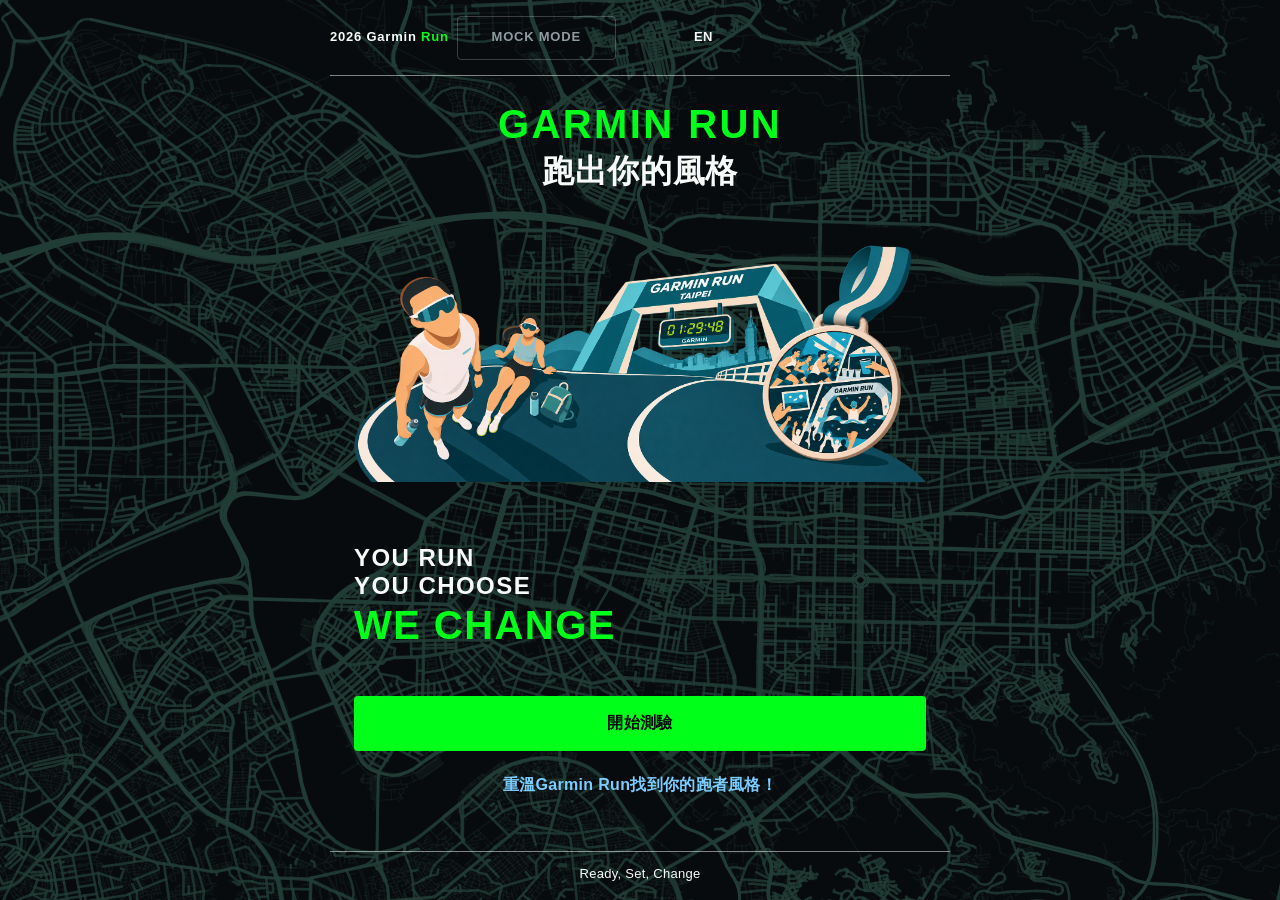
==== commit 6152c93e: "codex上架最終修改中" ====
--- a/index.html
+++ b/index.html
@@ -11,8 +11,8 @@
     <header class="site-header">
       <a class="brand" href="#start" data-action="home" data-i18n-aria="brand.home"><span class="brand-prefix" data-i18n="brand.headerPrefix"></span> <span data-i18n="brand.headerRun"></span></a>
       <div class="header-actions">
-        <span class="mock-mode-badge" data-i18n="v2.mockBadge"></span>
-        <button class="mock-tools-button" type="button" data-action="mock-tools" data-i18n="v2.mockTools"></button>
+        <span class="mock-mode-badge" data-i18n="v2.mockBadge" hidden></span>
+        <button class="mock-tools-button" type="button" data-action="mock-tools" data-i18n="v2.mockTools" hidden></button>
         <button class="language-toggle" type="button" data-action="toggle-language" data-i18n-aria="language.toggle">
           <span data-language-label></span>
         </button>
@@ -87,26 +87,26 @@
       </section>
 
       <section class="screen screen-result" id="result" aria-labelledby="result-title" hidden>
-        <div class="result-layout">
-          <section class="result-identity">
-            <div class="result-hero-frame">
-              <header class="v2-result-heading">
-                <p class="eyebrow" data-i18n="v2.youAre"></p>
-                <h2 id="result-title" data-result-title></h2>
-                <p class="v2-slogan" data-result-slogan></p>
-              </header>
-              <div class="runner-visual" data-runner-visual>
-                <img class="runner-visual-image" data-runner-image alt="" hidden />
+        <article class="result-share-card" data-result-card>
+          <div class="result-layout">
+            <section class="result-identity">
+              <div class="result-hero-frame">
+                <header class="v2-result-heading">
+                  <p class="eyebrow" data-i18n="v2.youAre"></p>
+                  <h2 id="result-title" data-result-title></h2>
+                  <p class="v2-slogan" data-result-slogan></p>
+                </header>
+                <div class="runner-visual" data-runner-visual>
+                  <img class="runner-visual-image" data-runner-image alt="" hidden />
+                </div>
               </div>
-            </div>
-            <div class="runner-tags" data-runner-tags>
-              <div class="runner-tag" data-result-tag="0"></div>
-              <div class="runner-tag tag-2" data-result-tag="1"></div>
-              <div class="runner-tag tag-3" data-result-tag="2"></div>
-              <div class="runner-tag tag-4" data-result-tag="3"></div>
-            </div>
-          </section>
-          <div class="result-details">
+              <div class="runner-tags" data-runner-tags>
+                <div class="runner-tag" data-result-tag="0"></div>
+                <div class="runner-tag tag-2" data-result-tag="1"></div>
+                <div class="runner-tag tag-3" data-result-tag="2"></div>
+                <div class="runner-tag tag-4" data-result-tag="3"></div>
+              </div>
+            </section>
             <section class="v2-recommendation" aria-labelledby="recommendation-title" data-recommendation-section>
               <div class="pioneer-result-banner" data-existing-hydration hidden>
                 <h3 data-i18n="v2.pioneerThanks"></h3>
@@ -121,39 +121,21 @@
                 </div>
               </div>
             </section>
-            <section class="v2-invitation" aria-labelledby="invitation-title">
-              <fieldset data-hydration-options>
-                <legend id="invitation-title" data-i18n="v2.invitation"></legend>
-                <p data-i18n="v2.invitationNote"></p>
-                <div class="hydration-choices">
-                  <label class="choice-card"><input type="radio" name="hydrationCommitment" value="joined" data-hydration-choice /><span><strong data-i18n="v2.joined"></strong></span></label>
-                  <label class="choice-card"><input type="radio" name="hydrationCommitment" value="considering" data-hydration-choice /><span><strong data-i18n="v2.considering"></strong></span></label>
-                </div>
-              </fieldset>
-              <p class="form-error" data-result-error role="alert" hidden></p>
-              <button class="button button-primary button-wide" type="button" data-action="continue" data-i18n="v2.continue"></button>
-            </section>
           </div>
-        </div>
+        </article>
+        <section class="v2-invitation" aria-labelledby="invitation-title">
+          <fieldset data-hydration-options>
+            <legend id="invitation-title" data-i18n="v2.invitation"></legend>
+            <p data-i18n="v2.invitationNote"></p>
+            <div class="hydration-choices">
+              <label class="choice-card"><input type="radio" name="hydrationCommitment" value="joined" data-hydration-choice /><span><strong data-i18n="v2.joined"></strong></span></label>
+              <label class="choice-card"><input type="radio" name="hydrationCommitment" value="considering" data-hydration-choice /><span><strong data-i18n="v2.considering"></strong></span></label>
+            </div>
+          </fieldset>
+          <p class="form-error" data-result-error role="alert" hidden></p>
+          <button class="button button-primary button-wide" type="button" data-action="continue" data-i18n="v2.continue"></button>
+        </section>
         <button class="button button-secondary button-wide v2-retry" type="button" data-action="retry" data-i18n="v2.retry"></button>
-      </section>
-
-      <section class="screen screen-participation" id="participation" aria-labelledby="contact-title" hidden>
-        <header class="participation-header">
-          <p class="demo-badge" data-mode-notice data-i18n="v2.mode"></p>
-          <h2 id="contact-title" data-i18n="v2.contactTitle"></h2>
-        </header>
-        <form class="participation-form" data-participation-form novalidate>
-          <div class="v2-contact-fields">
-            <label><span data-i18n="v2.name"></span><input type="text" maxlength="80" autocomplete="off" name="name" data-name required /></label>
-            <label><span data-i18n="v2.email"></span><input type="email" maxlength="254" autocomplete="off" name="email" data-email required /></label>
-          </div>
-          <div class="privacy-copy" id="privacy-copy" data-i18n="v2.privacy"></div>
-          <label class="toggle-row"><input type="checkbox" data-privacy-check aria-describedby="privacy-copy" required /><span data-i18n="v2.privacyConfirm"></span></label>
-          <p class="form-error" data-form-error role="alert" hidden></p>
-          <button class="button button-primary button-wide" type="submit" data-submit data-i18n="v2.submit"></button>
-          <button class="text-button" type="button" data-action="back-result" data-i18n="v2.backResult"></button>
-        </form>
       </section>
 
       <section class="screen screen-redemption" id="redemption" aria-labelledby="redemption-title" hidden>
@@ -168,8 +150,8 @@
           </div>
           <p class="prize-name" data-prize-name></p>
         </div>
+        <p class="redemption-instruction" data-i18n="v2.redemptionInstruction"></p>
         <p class="sustainability-message" data-sustainability-message hidden></p>
-        <p class="redemption-instruction" data-i18n="v2.redemptionInstruction"></p>
         <div class="redemption-extras">
           <div class="redemption-action-column">
             <button class="redemption-action-card result-download-card" type="button" aria-labelledby="share-save-label" data-action="download-result" disabled>
@@ -188,11 +170,27 @@
       </section>
     </main>
 
-    <canvas class="share-card-renderer" data-share-canvas width="1080" height="1920" hidden aria-hidden="true"></canvas>
+    <div class="share-render-stage" data-share-stage aria-hidden="true" inert>
+      <div class="share-render-map"></div>
+      <div class="share-render-header" aria-hidden="true">
+        <span data-i18n="brand.headerPrefix"></span>
+        <span data-i18n="brand.headerRun"></span>
+        <span data-i18n="v2.shareCardHeaderSuffix"></span>
+      </div>
+      <div class="share-render-header-rule" aria-hidden="true"></div>
+      <div class="share-render-context" data-share-context>
+        <section class="screen-result share-render-root">
+          <article class="result-share-card" data-share-root></article>
+        </section>
+      </div>
+      <div class="share-render-footer-rule" aria-hidden="true"></div>
+      <div class="share-render-footer" data-i18n="v2.shareCardFooter"></div>
+    </div>
 
     <footer class="site-footer">
       <span class="site-footer-tagline" data-i18n="v2.startFooter"></span>
     </footer>
+    <script src="js/vendor/html-to-image.js"></script>
     <script type="module" src="js/appV2.js"></script>
   </body>
 </html>
--- a/style.css
+++ b/style.css
@@ -79,6 +79,7 @@
   --content-width: 620px;
   --gutter: 20px;
   --screen-inline-padding: 24px;
+  --app-shell-width: min(100% - 2 * var(--gutter), var(--content-width));
   --motion-duration: 160ms;
   --map-opacity: .2;
 }
@@ -102,7 +103,6 @@
   min-height: 100vh;
   min-height: 100svh;
   margin: 0;
-  overflow-x: hidden;
   color: var(--text-primary);
   font-family: var(--font-family-primary);
   font-size: var(--font-body);
@@ -194,7 +194,7 @@
   display: grid;
   grid-template-columns: max-content minmax(0, 1fr);
   align-items: center;
-  width: min(100% - 2 * var(--gutter) - 2 * var(--screen-inline-padding), calc(var(--content-width) - 2 * var(--screen-inline-padding)));
+  width: var(--app-shell-width);
   min-height: 76px;
   gap: var(--space-sm);
   padding-block: var(--space-sm);
@@ -208,14 +208,14 @@
   display: flex;
   flex: 1;
   flex-direction: column;
-  width: min(100% - 2 * var(--gutter), var(--content-width));
+  width: var(--app-shell-width);
   margin: 0 auto;
 }
 
 .site-footer {
   position: relative;
   z-index: 1;
-  width: min(100% - 2 * var(--gutter) - 2 * var(--screen-inline-padding), calc(var(--content-width) - 2 * var(--screen-inline-padding)));
+  width: var(--app-shell-width);
   margin: 0 auto;
   padding: 12px 0 16px;
   border-top: 1px solid var(--border-strong);
@@ -596,6 +596,7 @@
 
 .progress-track span.is-current {
   background: var(--brand-blue);
+  border-color: var(--brand-blue);
 }
 
 .progress-track span.is-complete {
@@ -763,6 +764,107 @@
   gap: var(--result-section-gap);
 }
 
+.result-share-card {
+  display: block;
+  width: 100%;
+  min-width: 0;
+}
+
+.share-render-stage {
+  /* 輸出固定 1080 × 1920；卡片會等比縮放並置中，不裁切內容。 */
+  --share-render-inline-inset: 108px;
+  position: fixed;
+  left: -12000px;
+  top: 0;
+  z-index: -1;
+  width: 1080px;
+  height: 1920px;
+  overflow: hidden;
+  isolation: isolate;
+  background: var(--brand-black);
+  pointer-events: none;
+}
+
+.share-render-header,
+.share-render-footer {
+  position: absolute;
+  z-index: 2;
+  color: var(--brand-white);
+  font-size: 28px;
+  font-weight: var(--weight-emphasis);
+  line-height: 1.2;
+}
+
+.share-render-header {
+  top: 16px;
+  right: var(--share-render-inline-inset);
+  left: var(--share-render-inline-inset);
+  display: flex;
+  justify-content: flex-start;
+  gap: 8px;
+  white-space: nowrap;
+}
+
+.share-render-header [data-i18n="brand.headerRun"] {
+  color: var(--brand-green);
+}
+
+.share-render-header-rule,
+.share-render-footer-rule {
+  position: absolute;
+  left: var(--share-render-inline-inset);
+  z-index: 2;
+  width: calc(100% - var(--share-render-inline-inset) * 2);
+  border-top: 1px solid rgba(247,250,248,.5);
+}
+
+.share-render-header-rule {
+  top: 60px;
+}
+
+.share-render-footer-rule {
+  top: 1832px;
+}
+
+.share-render-footer {
+  bottom: 32px;
+  right: var(--share-render-inline-inset);
+  left: auto;
+  text-align: right;
+}
+
+.share-render-map {
+  position: absolute;
+  inset: -4% -18%;
+  background-color: #85fdd3;
+  mask-image: url("./taipei.svg");
+  mask-repeat: no-repeat;
+  mask-position: 58% 72%;
+  mask-size: 190% auto;
+  opacity: var(--map-opacity);
+  mix-blend-mode: screen;
+}
+
+.share-render-context {
+  position: absolute;
+  left: 50%;
+  top: 50%;
+  z-index: 1;
+  min-width: 0;
+  padding: 0;
+  margin: 0;
+  transform: translate(-50%, -50%);
+  transform-origin: center center;
+}
+
+.share-render-root {
+  width: 100%;
+  min-height: 0;
+  padding: 0;
+  margin: 0;
+  background: transparent;
+}
+
 .result-identity,
 .result-details {
   min-width: 0;
@@ -964,21 +1066,25 @@
   height: var(--hydration-image-size);
   min-height: 0;
   min-width: 0;
-
-  background:
-    radial-gradient(
-      ellipse,
-      var(--brand-blue) 0 68%,
-      transparent 72%
-    )
-    center bottom /
-    var(--hydration-disc-width)
-    var(--hydration-disc-height)
-    no-repeat;
+}
+
+.hydration-equipment::before {
+  content: "";
+  position: absolute;
+  z-index: 0;
+  left: 50%;
+  bottom: 0;
+  width: min(var(--hydration-disc-width), calc(100% + var(--hydration-content-gap) - 8px));
+  height: var(--hydration-disc-height);
+  border-radius: 50%;
+  background: var(--brand-blue);
+  transform: translateX(-50%);
+  pointer-events: none;
 }
 
 .hydration-equipment-image {
   position: absolute;
+  z-index: 1;
   left: 50%;
   bottom: var(--hydration-equipment-bottom);
 
@@ -1022,6 +1128,8 @@
 }
 
 .hydration-copy {
+  position: relative;
+  z-index: 1;
   width: 100%;
   min-width: 0;
   overflow-wrap: anywhere;
@@ -1036,7 +1144,7 @@
   position: absolute;
   right: var(--sustainability-mark-offset-x);
   bottom: var(--sustainability-mark-offset-y);
-  z-index: 2;
+  z-index: 0;
   display: block;
   width: var(--sustainability-mark-size);
   height: var(--sustainability-mark-size);
@@ -1084,9 +1192,21 @@
   font-weight: var(--weight-emphasis);
 }
 
+.hydration-choices .choice-label-text {
+  position: relative;
+  display: inline-block;
+}
+
+.hydration-choices .choice-label-punctuation {
+  position: absolute;
+  inset-inline-start: 100%;
+  top: 0;
+}
+
 .v2-invitation {
   border-top: 1px solid var(--border-default);
   padding-top: 24px;
+  margin-top: var(--result-section-gap);
 }
 
 .v2-invitation fieldset {
@@ -1285,7 +1405,7 @@
   padding-bottom: 36px;
   margin-inline: calc(-1 * var(--gutter));
   padding-inline: calc(var(--gutter) + var(--screen-inline-padding));
-  background: rgba(8,11,13,.72);
+  background: rgba(8,11,13,.4);
   color: var(--brand-white);
   border-radius: 0;
 }
@@ -1410,33 +1530,40 @@
   color: var(--brand-white);
 }
 
-.sustainability-message {
-  max-width: var(--redemption-prize-max-width);
-  margin: 0 auto 12px;
-  border-left: 4px solid var(--brand-green);
-  padding: 10px 12px;
-  font-size: var(--font-body);
-  font-weight: var(--weight-emphasis);
-}
-
+.sustainability-message,
 .redemption-instruction {
   display: flex;
-  align-items: center;
-  justify-content: flex-start;
+  align-items: flex-start;
   gap: .6em;
   max-width: var(--redemption-prize-max-width);
   margin: 12px auto 0;
-  font-size: var(--font-body);
+  padding: 10px 12px;
+  font-size: var(--font-h3);
   font-weight: var(--weight-emphasis);
   text-align: left;
 }
 
+.sustainability-message {
+  --redemption-indicator-color: var(--brand-green);
+  white-space: pre-line;
+}
+
+.redemption-instruction {
+  --redemption-indicator-color: var(--brand-blue);
+}
+
+.sustainability-message::before,
 .redemption-instruction::before {
   content: "";
   flex: 0 0 3px;
   width: 3px;
   height: 1.1em;
-  background: var(--brand-blue);
+  background: var(--redemption-indicator-color);
+}
+
+.sustainability-message::before {
+  align-self: stretch;
+  height: auto;
 }
 
 .redemption-restart {
@@ -1605,15 +1732,7 @@
   }
 }
 
-/* SHARE CARD 9:16 — canvas output is 1080 × 1920 and feeds both preview and download. */
-.share-card-renderer {
-  position: fixed;
-  left: -10000px;
-  top: 0;
-  width: 1080px;
-  height: 1920px;
-  pointer-events: none;
-}
+/* SHARE CARD 9:16 — hidden DOM stage renders the same result-card HTML as the page. */
 
 /* Mock development tools */
 
@@ -1832,12 +1951,12 @@
 }
 
 @media (min-width: 900px) {
-  #result .result-layout {
+  .screen-result .result-layout {
     grid-template-columns: minmax(0, 1fr);
     gap: 22px;
   }
 
-  #result {
+  .screen-result {
     --result-identity-width: 100%;
     --result-heading-height: 128px;
     --result-heading-frame-overlap: 51px;
@@ -1920,6 +2039,9 @@
   .screen-result {
     --hydration-choice-gap: 8px;
     --hydration-image-size: 184px;
-  }
-
-}
+    --sustainability-mark-size: min(156px, 42vw);
+    --sustainability-mark-offset-x: -8px;
+    --sustainability-mark-offset-y: -24px;
+  }
+
+}
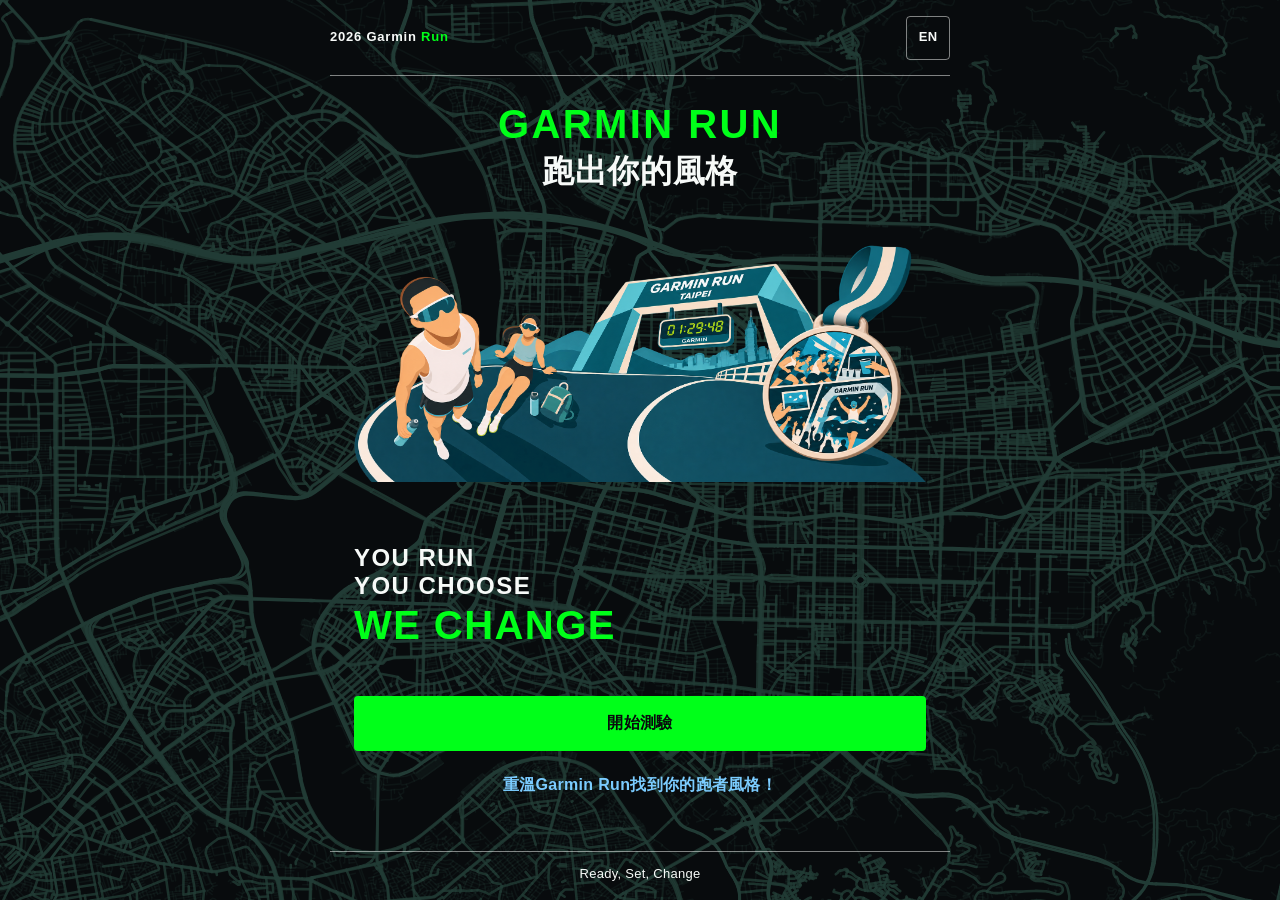
==== commit 185f0021: "連接後端" ====
--- a/index.html
+++ b/index.html
@@ -11,7 +11,6 @@
     <header class="site-header">
       <a class="brand" href="#start" data-action="home" data-i18n-aria="brand.home"><span class="brand-prefix" data-i18n="brand.headerPrefix"></span> <span data-i18n="brand.headerRun"></span></a>
       <div class="header-actions">
-        <span class="mock-mode-badge" data-i18n="v2.mockBadge" hidden></span>
         <button class="mock-tools-button" type="button" data-action="mock-tools" data-i18n="v2.mockTools" hidden></button>
         <button class="language-toggle" type="button" data-action="toggle-language" data-i18n-aria="language.toggle">
           <span data-language-label></span>
--- a/style.css
+++ b/style.css
@@ -244,10 +244,12 @@
 }
 
 .language-toggle {
-  width: 100%;
-  min-width: 0;
+  width: auto;
+  min-width: 44px;
   height: 44px;
-  border: 0;
+  border: 1px solid var(--border-strong);
+  border-radius: var(--radius-control);
+  padding-inline: 10px;
   background: transparent;
   font-size: var(--font-small);
   font-weight: var(--weight-emphasis);
@@ -517,7 +519,7 @@
   padding: 14px 16px 14px 44px;
 }
 
-.choice-card span::before {
+.choice-card > span::before {
   position: absolute;
   left: 16px;
   top: 18px;
@@ -533,7 +535,7 @@
   box-shadow: inset 4px 0 var(--action-primary);
 }
 
-.choice-card.is-selected span::before {
+.choice-card.is-selected > span::before {
   border-color: var(--action-primary);
   box-shadow: inset 0 0 0 3px var(--bg-surface);
   background: var(--action-primary);
@@ -562,7 +564,7 @@
   box-shadow: inset 4px 0 var(--state-selected);
 }
 
-.choice-card:has(input:checked) span::before {
+.choice-card:has(input:checked) > span::before {
   border-color: var(--state-selected);
   background: var(--state-selected);
   box-shadow: inset 0 0 0 3px var(--bg-primary);
@@ -878,17 +880,21 @@
 .v2-result-heading {
   position: relative;
   z-index: 1;
-  height: var(--result-heading-height);
+  height: auto;
+  min-height: var(--result-heading-height);
+  max-width: 100%;
   text-align: center;
   margin-top: calc(0px - var(--result-heading-frame-overlap) - 2px);
   margin-bottom: calc(0px - var(--result-heading-image-pull));
 }
 
 .screen-result .v2-result-heading .eyebrow {
+  max-width: 100%;
   margin: 0 0 -8px;
   color: var(--brand-white);
   font-size: var(--font-h3);
   font-weight: var(--weight-emphasis);
+  overflow-wrap: anywhere;
 }
 
 .v2-result-heading h2 {
@@ -902,6 +908,7 @@
   font-size: var(--font-display);
   font-weight: var(--weight-display);
   line-height: var(--line-height-heading);
+  overflow-wrap: anywhere;
 }
 
 .v2-slogan {
@@ -1247,18 +1254,40 @@
   align-content: center;
 }
 
-.hydration-choices .choice-card span::before {
+.hydration-choices .choice-card > span::before {
   left: calc(50% - 7px);
   top: 16px;
   border-color: var(--brand-blue);
 }
 
+/* 中文標籤拆開標點後，只在文字中央保留一個選取點。 */
+.hydration-choices .choice-card:has(.choice-label-text) > span::before {
+  display: none;
+}
+
+.hydration-choices .choice-label-text::before {
+  position: absolute;
+  left: calc(50% - 7px);
+  top: 16px;
+  width: 14px;
+  height: 14px;
+  border: 2px solid var(--brand-blue);
+  border-radius: 50%;
+  content: "";
+}
+
 .hydration-choices .choice-card:has(input:checked) {
   background: rgba(0,255,25,.06);
   border-color: var(--brand-green);
 }
 
-.hydration-choices .choice-card:has(input:checked) span::before {
+.hydration-choices .choice-card:has(input:checked) > span::before {
+  border-color: var(--brand-green);
+  background: var(--brand-green);
+  box-shadow: inset 0 0 0 3px var(--brand-surface);
+}
+
+.hydration-choices .choice-card:has(input:checked) .choice-label-text::before {
   border-color: var(--brand-green);
   background: var(--brand-green);
   box-shadow: inset 0 0 0 3px var(--brand-surface);
@@ -1550,6 +1579,7 @@
 
 .redemption-instruction {
   --redemption-indicator-color: var(--brand-blue);
+  align-items: stretch;
 }
 
 .sustainability-message::before,
@@ -1562,6 +1592,11 @@
 }
 
 .sustainability-message::before {
+  align-self: stretch;
+  height: auto;
+}
+
+.redemption-instruction::before {
   align-self: stretch;
   height: auto;
 }
@@ -1737,32 +1772,16 @@
 /* Mock development tools */
 
 .header-actions {
-  display: grid;
-  width: 100%;
-  grid-template-columns: repeat(3, minmax(0, 1fr));
+  display: flex;
+  justify-content: flex-end;
+  width: 100%;
   align-items: center;
-  gap: 8px;
+  gap: 12px;
   min-width: 0;
 }
 
-.mock-mode-badge {
-  display: grid;
-  place-items: center;
-  width: 100%;
-  min-width: 0;
-  min-height: 44px;
-  border: 1px solid var(--border-default);
-  border-radius: var(--radius-control);
-  padding: 4px 8px;
-  font-size: var(--font-small);
-  font-weight: var(--weight-emphasis);
-  letter-spacing: var(--letter-spacing-brand);
-  color: var(--brand-muted);
-  border-color: var(--border-default);
-}
-
 .mock-tools-button {
-  width: 100%;
+  width: auto;
   min-width: 0;
   padding-inline: 4px;
   border: 0;
@@ -1973,15 +1992,11 @@
   }
 
   .header-actions {
-    gap: 4px;
+    gap: 8px;
   }
 
   .site-header {
     grid-template-columns: minmax(0, 1fr);
-  }
-
-  .mock-mode-badge {
-    padding: 4px;
   }
 
   .mock-tools-panel {
@@ -2044,4 +2059,12 @@
     --sustainability-mark-offset-y: -24px;
   }
 
-}
+  .screen-result .v2-result-heading .eyebrow {
+    font-size: clamp(14px, 4.6vw, var(--font-h3));
+  }
+
+  .screen-result .v2-result-heading h2 {
+    font-size: clamp(22px, 7.8vw, var(--font-display));
+  }
+
+}
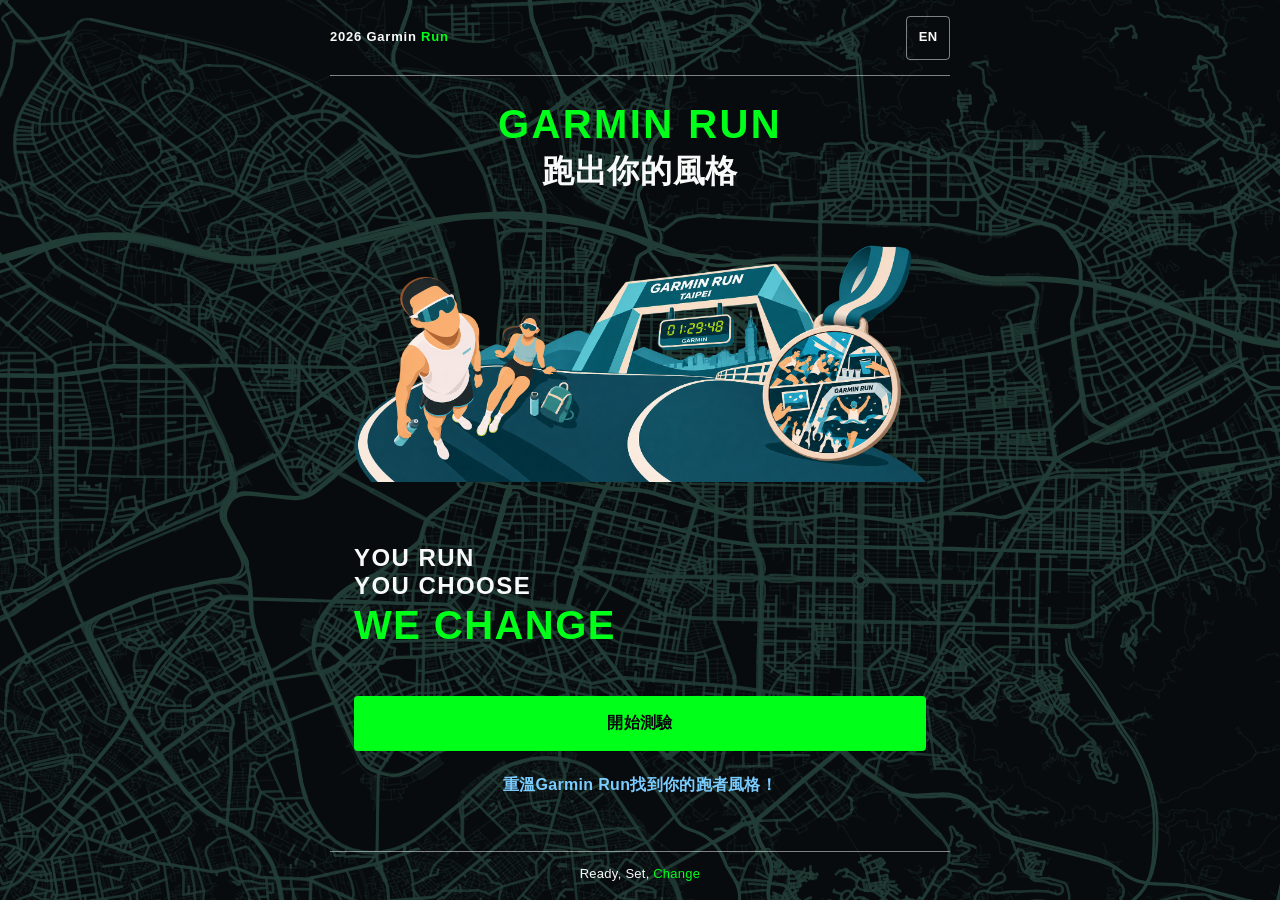
==== commit 3cdfa22f: "調整文字 調整結果下載圖" ====
--- a/index.html
+++ b/index.html
@@ -176,18 +176,22 @@
         <span data-i18n="brand.headerRun"></span>
         <span data-i18n="v2.shareCardHeaderSuffix"></span>
       </div>
-      <div class="share-render-header-rule" aria-hidden="true"></div>
       <div class="share-render-context" data-share-context>
         <section class="screen-result share-render-root">
           <article class="result-share-card" data-share-root></article>
         </section>
       </div>
-      <div class="share-render-footer-rule" aria-hidden="true"></div>
-      <div class="share-render-footer" data-i18n="v2.shareCardFooter"></div>
+      <div class="share-render-footer" aria-hidden="true">
+        <span data-i18n="v2.footerLead"></span>
+        <span class="footer-change" data-i18n="v2.shareFooterChange"></span>
+      </div>
     </div>
 
     <footer class="site-footer">
-      <span class="site-footer-tagline" data-i18n="v2.startFooter"></span>
+      <span class="site-footer-tagline">
+        <span data-i18n="v2.footerLead"></span>
+        <span class="footer-change" data-i18n="v2.startFooterChange"></span>
+      </span>
     </footer>
     <script src="js/vendor/html-to-image.js"></script>
     <script type="module" src="js/appV2.js"></script>
--- a/style.css
+++ b/style.css
@@ -226,6 +226,16 @@
   text-align: center;
 }
 
+.site-footer-tagline {
+  display: inline-flex;
+  align-items: center;
+  gap: .28em;
+}
+
+.footer-change {
+  color: var(--brand-green);
+}
+
 .brand {
   white-space: nowrap;
   font-size: var(--font-small);
@@ -512,7 +522,7 @@
   opacity: 0;
 }
 
-.choice-card span {
+.choice-card > span {
   display: grid;
   gap: 4px;
   min-height: 78px;
@@ -811,27 +821,18 @@
   color: var(--brand-green);
 }
 
-.share-render-header-rule,
-.share-render-footer-rule {
-  position: absolute;
-  left: var(--share-render-inline-inset);
-  z-index: 2;
-  width: calc(100% - var(--share-render-inline-inset) * 2);
-  border-top: 1px solid rgba(247,250,248,.5);
-}
-
-.share-render-header-rule {
-  top: 60px;
-}
-
-.share-render-footer-rule {
-  top: 1832px;
+.share-render-header [data-i18n="v2.shareCardHeaderSuffix"] {
+  margin-left: auto;
+  color: var(--brand-green);
 }
 
 .share-render-footer {
   bottom: 32px;
   right: var(--share-render-inline-inset);
   left: auto;
+  display: flex;
+  align-items: center;
+  gap: .28em;
   text-align: right;
 }
 
@@ -1204,12 +1205,6 @@
   display: inline-block;
 }
 
-.hydration-choices .choice-label-punctuation {
-  position: absolute;
-  inset-inline-start: 100%;
-  top: 0;
-}
-
 .v2-invitation {
   border-top: 1px solid var(--border-default);
   padding-top: 24px;
@@ -1246,7 +1241,7 @@
   border-radius: var(--radius-card);
 }
 
-.hydration-choices .choice-card span {
+.hydration-choices .choice-card > span {
   min-height: var(--hydration-choice-height);
   height: 100%;
   padding: 40px 10px 16px;
